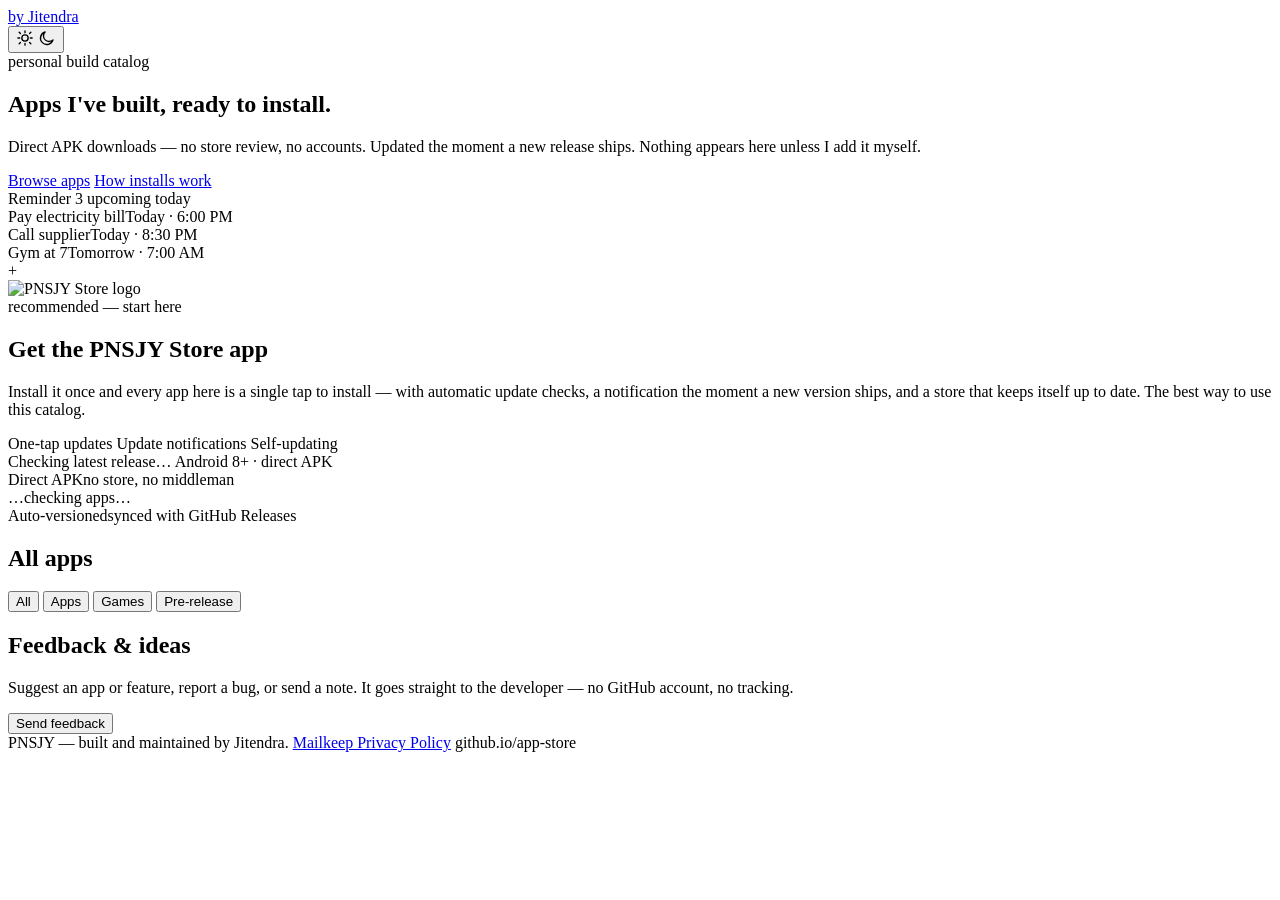
==== index.html @ 2eec5867 "Add Mailkeep privacy policy and homepage link Co-Authored-By: Claude Sonnet 5.5 <noreply@anthropic.c" ====
<!doctype html>
<html lang="en">
<head>
<meta charset="utf-8">
<meta name="viewport" content="width=device-width, initial-scale=1">
<title>PNSJY — apps by Jitendra</title>
<meta name="description" content="Apps built by Jitendra, ready to install. Reminder and more, added here only when explicitly listed.">
<link rel="icon" type="image/png" href="assets/brand/pnsjy-mark.png">
<link rel="manifest" href="manifest.json">
<link rel="apple-touch-icon" href="assets/icons/apple-touch-icon.png">
<meta name="theme-color" content="#0a0e1a">
<script>
(function () {
  var stored = localStorage.getItem("theme");
  var theme = stored || (window.matchMedia("(prefers-color-scheme: light)").matches ? "light" : "dark");
  document.documentElement.setAttribute("data-theme", theme);
})();
</script>
<link rel="preconnect" href="https://fonts.googleapis.com">
<link rel="preconnect" href="https://fonts.gstatic.com" crossorigin>
<link href="https://fonts.googleapis.com/css2?family=Sora:wght@400;600;700;800&family=DM+Sans:wght@400;500;600&family=JetBrains+Mono:wght@400;500;600&family=Baloo+2:wght@700;800&display=swap" rel="stylesheet">
<link rel="stylesheet" href="style.css?v=4">
<script src="https://challenges.cloudflare.com/turnstile/v0/api.js?render=explicit" async defer></script>
</head>
<body>

<div class="glow-bg"><span class="g1"></span><span class="g2"></span><span class="g3"></span></div>

<div class="topbar-wrap">
  <div class="topbar">
    <a class="wordmark" href="index.html">
      <span id="nav-mark"></span>
      <span class="byline">by Jitendra</span>
    </a>
    <div class="spacer"></div>
    <div class="topbar-actions">
      <button class="install-btn" type="button" hidden>Install app</button>
      <button class="theme-toggle" type="button" aria-label="Toggle color theme">
        <svg class="icon-sun" viewBox="0 0 24 24" width="18" height="18" fill="none" stroke="currentColor" stroke-width="1.8" stroke-linecap="round"><circle cx="12" cy="12" r="4.2"/><path d="M12 2.5v2.4M12 19.1v2.4M4.2 4.2l1.7 1.7M18.1 18.1l1.7 1.7M2.5 12h2.4M19.1 12h2.4M4.2 19.8l1.7-1.7M18.1 5.9l1.7-1.7"/></svg>
        <svg class="icon-moon" viewBox="0 0 24 24" width="18" height="18" fill="none" stroke="currentColor" stroke-width="1.8" stroke-linecap="round" stroke-linejoin="round"><path d="M20 14.5A8.5 8.5 0 1 1 9.5 4a6.8 6.8 0 0 0 10.5 10.5Z"/></svg>
      </button>
    </div>
  </div>
</div>

<div class="wrap">

  <section class="hero-section">
    <div class="hero-col">
      <span class="eyebrow-chip">personal build catalog</span>
      <div class="hero-buddies" id="hero-logo"></div>
      <h1>Apps I've built, <span class="grad">ready to install.</span></h1>
      <p>Direct APK downloads — no store review, no accounts. Updated the moment a new release ships. Nothing appears here unless I add it myself.</p>
      <div class="hero-actions">
        <a href="#apps" class="btn-primary">Browse apps</a>
        <a href="#install-tip" class="btn-ghost">How installs work</a>
      </div>
    </div>

    <div class="phone-stage">
      <div class="phone">
        <div class="phone-screen">
          <div class="phone-notch"><span></span></div>
          <div class="phone-title">
            <span class="name">Reminder</span>
            <span class="sub">3 upcoming today</span>
          </div>
          <div class="phone-list">
            <div class="phone-item active">
              <div class="dot" style="background:#2f7ee3;"></div>
              <div class="txt"><span class="t">Pay electricity bill</span><span class="s">Today · 6:00 PM</span></div>
            </div>
            <div class="phone-item">
              <div class="dot" style="background:#f0a92c;"></div>
              <div class="txt"><span class="t">Call supplier</span><span class="s">Today · 8:30 PM</span></div>
            </div>
            <div class="phone-item">
              <div class="dot" style="background:#3fae6a;"></div>
              <div class="txt"><span class="t">Gym at 7</span><span class="s">Tomorrow · 7:00 AM</span></div>
            </div>
          </div>
          <div class="phone-fab"><span>+</span></div>
        </div>
      </div>
    </div>
  </section>

  <section class="store-cta" id="get-app">
    <span class="store-cta-glow"></span>
    <div class="store-cta-main">
      <div class="store-cta-badge">
        <img src="assets/brand/pnsjy-mark.png" alt="PNSJY Store logo" width="64" height="64">
      </div>
      <div class="store-cta-text">
        <span class="eyebrow-chip">recommended — start here</span>
        <h2>Get the <span class="grad">PNSJY Store</span> app</h2>
        <p>Install it once and every app here is a single tap to install — with automatic update checks, a notification the moment a new version ships, and a store that keeps itself up to date. The best way to use this catalog.</p>
        <div class="store-cta-chips">
          <span class="store-feat">One-tap updates</span>
          <span class="store-feat">Update notifications</span>
          <span class="store-feat">Self-updating</span>
        </div>
      </div>
    </div>
    <div class="store-cta-action">
      <a class="download-btn" id="store-download" aria-disabled="true">Checking latest release…</a>
      <span class="store-cta-meta" id="store-meta">Android 8+ · direct APK</span>
    </div>
  </section>

  <section class="stats-strip">
    <div class="stat-tile"><span class="big">Direct APK</span><span class="small">no store, no middleman</span></div>
    <div class="stat-tile"><span class="big" id="stat-accounts">…</span><span class="small" id="stat-accounts-sub">checking apps…</span></div>
    <div class="stat-tile"><span class="big">Auto-versioned</span><span class="small">synced with GitHub Releases</span></div>
  </section>

  <section id="apps">
    <div class="section-label">
      <h2>All apps</h2>
      <span id="app-count"></span>
    </div>
    <!--
      Apps and Games are the top split, the way a store shelf actually divides:
      "Games" is the one category people arrive already knowing they do or do
      not want. The finer categories stay on each card and on the app page, so
      nothing is lost by not making every one of them a tab.

      Pre-release is a filter rather than a category because it cuts across
      both - it says how finished a thing is, not what kind of thing it is.
    -->
    <div class="category-tabs" id="category-tabs">
      <button class="cat-pill active" data-cat="all">All</button>
      <button class="cat-pill" data-cat="app">Apps</button>
      <button class="cat-pill" data-cat="game">Games</button>
      <button class="cat-pill" data-cat="prerelease">Pre-release</button>
    </div>
    <div class="app-grid" id="app-grid"></div>
  </section>

  <section class="about-card feedback-card" id="feedback">
    <h2>Feedback & ideas</h2>
    <p>Suggest an app or feature, report a bug, or send a note. It goes straight to the developer — no GitHub account, no tracking.</p>
    <button class="feedback-open-btn" type="button" data-feedback-open>Send feedback</button>
  </section>

  <footer class="site-footer" id="install-tip">
    <span>PNSJY — built and maintained by Jitendra.</span>
    <a href="mailkeep-privacy.html">Mailkeep Privacy Policy</a>
    <span class="mono">github.io/app-store</span>
  </footer>
</div>

<script src="script.js?v=8"></script>
<script src="feedback.js?v=1"></script>
<script>
(async function () {
  document.getElementById("nav-mark").innerHTML = pnsjyLogoHTML(30);
  document.getElementById("hero-logo").innerHTML = pnsjyLogoHTML(62);

  fetchReleaseByTag(STORE_REPO, STORE_TAG).then((rel) => {
    const btn = document.getElementById("store-download");
    const meta = document.getElementById("store-meta");
    if (rel && rel.downloadUrl) {
      btn.textContent = `⬇ Download Store APK · v${rel.version.split("+")[0]}`;
      btn.href = rel.downloadUrl;
      btn.removeAttribute("aria-disabled");
      btn.addEventListener("click", (e) => gateDownload(e, "store", rel.downloadUrl));
      meta.textContent = `${formatSize(rel.sizeBytes)} · Android 8+ · direct APK`;
    } else {
      btn.textContent = "Store APK unavailable";
      meta.textContent = "Try again shortly";
    }
  });

  const grid = document.getElementById("app-grid");
  const countEl = document.getElementById("app-count");
  const apps = await loadApps();
  countEl.textContent = `${apps.length} published`;

  // Real, computed from each app's actual data -- not a fixed marketing
  // claim, since it isn't true of every app (Reminder requires Google
  // Sign-In to sync; Cards genuinely has none).
  const accountFreeCount = apps.filter((a) => !a.requiresAccount).length;
  document.getElementById("stat-accounts").textContent =
    accountFreeCount === apps.length ? "0 accounts" : `${accountFreeCount}/${apps.length} apps`;
  document.getElementById("stat-accounts-sub").textContent =
    accountFreeCount === apps.length
      ? "download and install, done"
      : "need zero account to use";

  const cards = [];
  for (const app of apps) {
    const kind = app.category === "Games" ? "game" : "app";
    const card = document.createElement("a");
    card.className = "app-card";
    card.dataset.category = app.category;
    card.dataset.kind = kind;
    card.dataset.prerelease = app.preRelease ? "true" : "false";
    card.href = `app.html?id=${encodeURIComponent(app.id)}`;
    // Pre-release outranks beta on the ribbon: it is the stronger warning, and
    // two ribbons on one card would just cover the icon.
    const ribbon = app.preRelease
      ? `<span class="beta-ribbon prerelease">PRE-RELEASE</span>`
      : app.beta
        ? `<span class="beta-ribbon">BETA</span>`
        : "";
    card.innerHTML = `
      ${ribbon}
      <div class="row1">
        ${appIconHTML(app, 58)}
        <div class="titles">
          <h3>${app.name}</h3>
        </div>
      </div>
      <p class="tagline">${app.tagline}</p>
      <div class="badge-row">
        <span class="pill-download" data-version-badge>Get APK</span>
        <span class="meta">${app.category} · Android 8+</span>
      </div>
      <div class="badge-row">
        <span class="chip-static ${app.requiresAccount ? "plain" : "accent"}">${app.requiresAccount ? "Requires Google sign-in" : "No account needed"}</span>
      </div>
    `;
    grid.appendChild(card);
    attachTilt(card);
    cards.push({ el: card, kind, preRelease: !!app.preRelease });

    getRelease(app).then((release) => {
      const badge = card.querySelector("[data-version-badge]");
      if (release && release.version) {
        badge.textContent = `Get APK · ${formatSize(release.sizeBytes)}`;
      } else {
        badge.textContent = "Version unavailable";
      }
    });
  }

  const placeholder = document.createElement("div");
  placeholder.className = "app-card placeholder";
  placeholder.innerHTML = `
    <div class="plus-glyph">+</div>
    <div class="placeholder-title">Next release lands here<br>— added only when I say so</div>
  `;
  grid.appendChild(placeholder);

  // Category filter tabs
  const catPills = document.querySelectorAll(".cat-pill");
  catPills.forEach((pill) => {
    pill.addEventListener("click", () => {
      catPills.forEach((p) => p.classList.remove("active"));
      pill.classList.add("active");
      const selected = pill.dataset.cat;

      let visibleCount = 0;
      cards.forEach(({ el, kind, preRelease }) => {
        const matches =
          selected === "all" ||
          (selected === "prerelease" ? preRelease : kind === selected);
        el.style.display = matches ? "flex" : "none";
        if (matches) visibleCount++;
      });
      placeholder.style.display = selected === "all" ? "flex" : "none";
      // "published" is the wrong word for the pre-release shelf - nothing there
      // is finished, and calling it published is what makes someone trust it.
      countEl.textContent =
        selected === "prerelease"
          ? `${visibleCount} in testing`
          : `${visibleCount} published`;
    });
  });
})();
</script>
</body>
</html>
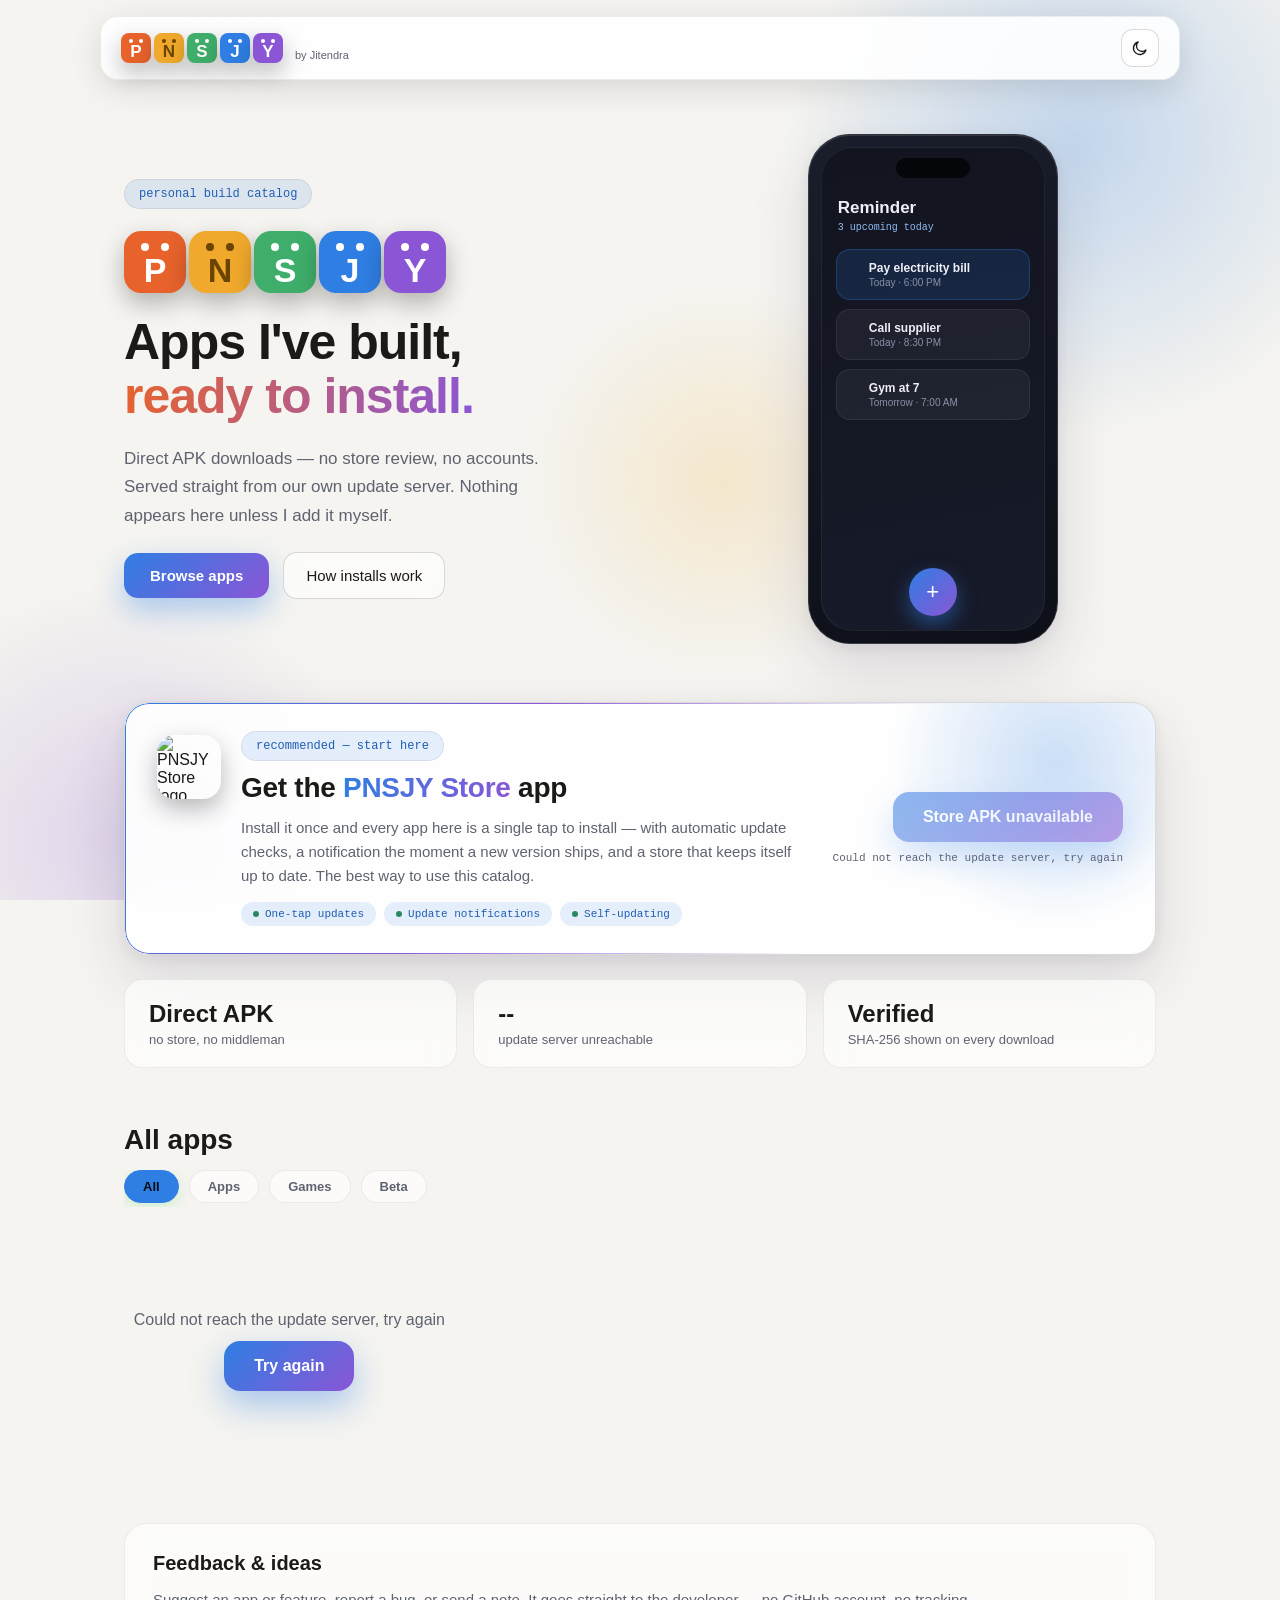
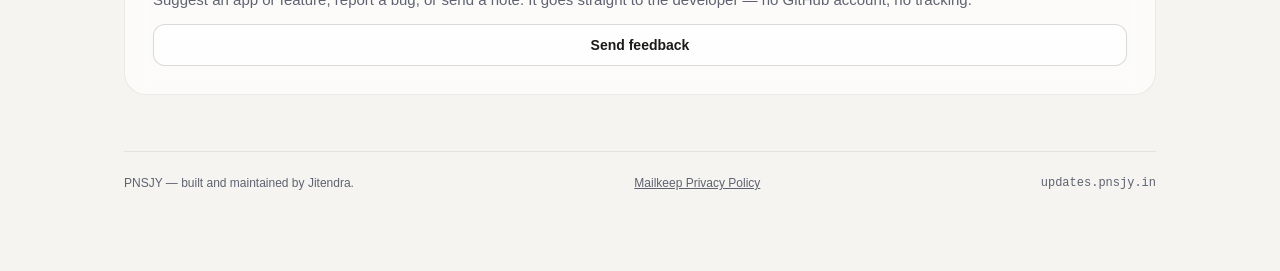
==== commit e8c7f929: "Switch site to updates.pnsjy.in; drop GitHub hub, add CSP and tests Co-Authored-By: Claude Sonnet 5." ====
--- a/index.html
+++ b/index.html
@@ -3,23 +3,18 @@
 <head>
 <meta charset="utf-8">
 <meta name="viewport" content="width=device-width, initial-scale=1">
+<meta http-equiv="Content-Security-Policy" content="default-src 'self'; script-src 'self' https://challenges.cloudflare.com; style-src 'self' https://fonts.googleapis.com; font-src https://fonts.gstatic.com; img-src 'self' data: https://updates.pnsjy.in; connect-src 'self' https://updates.pnsjy.in https://app-store-feedback.jitendrajangid-codes.workers.dev; frame-src https://challenges.cloudflare.com; object-src 'none'; base-uri 'self'; form-action 'self'">
 <title>PNSJY — apps by Jitendra</title>
 <meta name="description" content="Apps built by Jitendra, ready to install. Reminder and more, added here only when explicitly listed.">
 <link rel="icon" type="image/png" href="assets/brand/pnsjy-mark.png">
 <link rel="manifest" href="manifest.json">
 <link rel="apple-touch-icon" href="assets/icons/apple-touch-icon.png">
 <meta name="theme-color" content="#0a0e1a">
-<script>
-(function () {
-  var stored = localStorage.getItem("theme");
-  var theme = stored || (window.matchMedia("(prefers-color-scheme: light)").matches ? "light" : "dark");
-  document.documentElement.setAttribute("data-theme", theme);
-})();
-</script>
+<script src="theme-init.js"></script>
 <link rel="preconnect" href="https://fonts.googleapis.com">
 <link rel="preconnect" href="https://fonts.gstatic.com" crossorigin>
 <link href="https://fonts.googleapis.com/css2?family=Sora:wght@400;600;700;800&family=DM+Sans:wght@400;500;600&family=JetBrains+Mono:wght@400;500;600&family=Baloo+2:wght@700;800&display=swap" rel="stylesheet">
-<link rel="stylesheet" href="style.css?v=4">
+<link rel="stylesheet" href="style.css?v=5">
 <script src="https://challenges.cloudflare.com/turnstile/v0/api.js?render=explicit" async defer></script>
 </head>
 <body>
@@ -50,7 +45,7 @@
       <span class="eyebrow-chip">personal build catalog</span>
       <div class="hero-buddies" id="hero-logo"></div>
       <h1>Apps I've built, <span class="grad">ready to install.</span></h1>
-      <p>Direct APK downloads — no store review, no accounts. Updated the moment a new release ships. Nothing appears here unless I add it myself.</p>
+      <p>Direct APK downloads — no store review, no accounts. Served straight from our own update server. Nothing appears here unless I add it myself.</p>
       <div class="hero-actions">
         <a href="#apps" class="btn-primary">Browse apps</a>
         <a href="#install-tip" class="btn-ghost">How installs work</a>
@@ -103,7 +98,7 @@
       </div>
     </div>
     <div class="store-cta-action">
-      <a class="download-btn" id="store-download" aria-disabled="true">Checking latest release…</a>
+      <a class="download-btn" id="store-download" aria-disabled="true">Checking latest release...</a>
       <span class="store-cta-meta" id="store-meta">Android 8+ · direct APK</span>
     </div>
   </section>
@@ -111,7 +106,7 @@
   <section class="stats-strip">
     <div class="stat-tile"><span class="big">Direct APK</span><span class="small">no store, no middleman</span></div>
     <div class="stat-tile"><span class="big" id="stat-accounts">…</span><span class="small" id="stat-accounts-sub">checking apps…</span></div>
-    <div class="stat-tile"><span class="big">Auto-versioned</span><span class="small">synced with GitHub Releases</span></div>
+    <div class="stat-tile"><span class="big">Verified</span><span class="small">SHA-256 shown on every download</span></div>
   </section>
 
   <section id="apps">
@@ -132,7 +127,7 @@
       <button class="cat-pill active" data-cat="all">All</button>
       <button class="cat-pill" data-cat="app">Apps</button>
       <button class="cat-pill" data-cat="game">Games</button>
-      <button class="cat-pill" data-cat="prerelease">Pre-release</button>
+      <button class="cat-pill" data-cat="beta">Beta</button>
     </div>
     <div class="app-grid" id="app-grid"></div>
   </section>
@@ -146,129 +141,13 @@
   <footer class="site-footer" id="install-tip">
     <span>PNSJY — built and maintained by Jitendra.</span>
     <a href="mailkeep-privacy.html">Mailkeep Privacy Policy</a>
-    <span class="mono">github.io/app-store</span>
+    <span class="mono">updates.pnsjy.in</span>
   </footer>
 </div>
 
-<script src="script.js?v=8"></script>
+<script src="catalog.js"></script>
+<script src="script.js?v=9"></script>
+<script src="home.js"></script>
 <script src="feedback.js?v=1"></script>
-<script>
-(async function () {
-  document.getElementById("nav-mark").innerHTML = pnsjyLogoHTML(30);
-  document.getElementById("hero-logo").innerHTML = pnsjyLogoHTML(62);
-
-  fetchReleaseByTag(STORE_REPO, STORE_TAG).then((rel) => {
-    const btn = document.getElementById("store-download");
-    const meta = document.getElementById("store-meta");
-    if (rel && rel.downloadUrl) {
-      btn.textContent = `⬇ Download Store APK · v${rel.version.split("+")[0]}`;
-      btn.href = rel.downloadUrl;
-      btn.removeAttribute("aria-disabled");
-      btn.addEventListener("click", (e) => gateDownload(e, "store", rel.downloadUrl));
-      meta.textContent = `${formatSize(rel.sizeBytes)} · Android 8+ · direct APK`;
-    } else {
-      btn.textContent = "Store APK unavailable";
-      meta.textContent = "Try again shortly";
-    }
-  });
-
-  const grid = document.getElementById("app-grid");
-  const countEl = document.getElementById("app-count");
-  const apps = await loadApps();
-  countEl.textContent = `${apps.length} published`;
-
-  // Real, computed from each app's actual data -- not a fixed marketing
-  // claim, since it isn't true of every app (Reminder requires Google
-  // Sign-In to sync; Cards genuinely has none).
-  const accountFreeCount = apps.filter((a) => !a.requiresAccount).length;
-  document.getElementById("stat-accounts").textContent =
-    accountFreeCount === apps.length ? "0 accounts" : `${accountFreeCount}/${apps.length} apps`;
-  document.getElementById("stat-accounts-sub").textContent =
-    accountFreeCount === apps.length
-      ? "download and install, done"
-      : "need zero account to use";
-
-  const cards = [];
-  for (const app of apps) {
-    const kind = app.category === "Games" ? "game" : "app";
-    const card = document.createElement("a");
-    card.className = "app-card";
-    card.dataset.category = app.category;
-    card.dataset.kind = kind;
-    card.dataset.prerelease = app.preRelease ? "true" : "false";
-    card.href = `app.html?id=${encodeURIComponent(app.id)}`;
-    // Pre-release outranks beta on the ribbon: it is the stronger warning, and
-    // two ribbons on one card would just cover the icon.
-    const ribbon = app.preRelease
-      ? `<span class="beta-ribbon prerelease">PRE-RELEASE</span>`
-      : app.beta
-        ? `<span class="beta-ribbon">BETA</span>`
-        : "";
-    card.innerHTML = `
-      ${ribbon}
-      <div class="row1">
-        ${appIconHTML(app, 58)}
-        <div class="titles">
-          <h3>${app.name}</h3>
-        </div>
-      </div>
-      <p class="tagline">${app.tagline}</p>
-      <div class="badge-row">
-        <span class="pill-download" data-version-badge>Get APK</span>
-        <span class="meta">${app.category} · Android 8+</span>
-      </div>
-      <div class="badge-row">
-        <span class="chip-static ${app.requiresAccount ? "plain" : "accent"}">${app.requiresAccount ? "Requires Google sign-in" : "No account needed"}</span>
-      </div>
-    `;
-    grid.appendChild(card);
-    attachTilt(card);
-    cards.push({ el: card, kind, preRelease: !!app.preRelease });
-
-    getRelease(app).then((release) => {
-      const badge = card.querySelector("[data-version-badge]");
-      if (release && release.version) {
-        badge.textContent = `Get APK · ${formatSize(release.sizeBytes)}`;
-      } else {
-        badge.textContent = "Version unavailable";
-      }
-    });
-  }
-
-  const placeholder = document.createElement("div");
-  placeholder.className = "app-card placeholder";
-  placeholder.innerHTML = `
-    <div class="plus-glyph">+</div>
-    <div class="placeholder-title">Next release lands here<br>— added only when I say so</div>
-  `;
-  grid.appendChild(placeholder);
-
-  // Category filter tabs
-  const catPills = document.querySelectorAll(".cat-pill");
-  catPills.forEach((pill) => {
-    pill.addEventListener("click", () => {
-      catPills.forEach((p) => p.classList.remove("active"));
-      pill.classList.add("active");
-      const selected = pill.dataset.cat;
-
-      let visibleCount = 0;
-      cards.forEach(({ el, kind, preRelease }) => {
-        const matches =
-          selected === "all" ||
-          (selected === "prerelease" ? preRelease : kind === selected);
-        el.style.display = matches ? "flex" : "none";
-        if (matches) visibleCount++;
-      });
-      placeholder.style.display = selected === "all" ? "flex" : "none";
-      // "published" is the wrong word for the pre-release shelf - nothing there
-      // is finished, and calling it published is what makes someone trust it.
-      countEl.textContent =
-        selected === "prerelease"
-          ? `${visibleCount} in testing`
-          : `${visibleCount} published`;
-    });
-  });
-})();
-</script>
 </body>
 </html>
--- a/style.css
+++ b/style.css
@@ -0,0 +1,1536 @@
+:root[data-theme="dark"] {
+  --bg: #0C0E15;
+  --text: #F2F3F8;
+  --muted: #9BA0B5;
+  --glass: rgba(255, 255, 255, 0.05);
+  --glass2: rgba(255, 255, 255, 0.08);
+  --border: rgba(255, 255, 255, 0.10);
+  --border2: rgba(255, 255, 255, 0.18);
+  --accent: #2f7ee3;
+  --accent2: #8a56d6;
+  --shadow: rgba(0, 0, 0, 0.35);
+  --shadow-strong: 0 24px 60px rgba(0, 0, 0, 0.5), 0 4px 16px rgba(0, 0, 0, 0.35);
+  --chip: rgba(47, 126, 227, 0.16);
+  --chip-text: #8FBCF5;
+  --glow1: rgba(47, 126, 227, 0.20);
+  --glow2: rgba(138, 86, 214, 0.16);
+  --glow3: rgba(232, 99, 44, 0.10);
+  --mint: #3fae6a;
+  --panel-solid: #0e1118;
+}
+
+:root[data-theme="light"] {
+  --bg: #F5F4F0;
+  --text: #1C1A17;
+  --muted: #5F6270;
+  --glass: rgba(255, 255, 255, 0.65);
+  --glass2: rgba(255, 255, 255, 0.9);
+  --border: rgba(28, 26, 23, 0.08);
+  --border2: rgba(28, 26, 23, 0.16);
+  --accent: #2f7ee3;
+  --accent2: #8a56d6;
+  --shadow: rgba(50, 45, 80, 0.14);
+  --shadow-strong: 0 24px 60px rgba(50, 45, 80, 0.14), 0 4px 16px rgba(50, 45, 80, 0.08);
+  --chip: rgba(47, 126, 227, 0.12);
+  --chip-text: #1f5eb3;
+  --glow1: rgba(47, 126, 227, 0.25);
+  --glow2: rgba(138, 86, 214, 0.20);
+  --glow3: rgba(240, 169, 44, 0.18);
+  --mint: #2a8863;
+  --panel-solid: #ffffff;
+}
+
+* {
+  box-sizing: border-box;
+  margin: 0;
+  padding: 0;
+}
+
+html {
+  color-scheme: light dark;
+  overflow-x: hidden;
+}
+
+body {
+  background: var(--bg);
+  color: var(--text);
+  font-family: "DM Sans", sans-serif;
+  -webkit-font-smoothing: antialiased;
+  overflow-x: hidden;
+  transition: background-color 0.3s ease, color 0.2s ease;
+}
+
+@media (prefers-reduced-motion: reduce) {
+  * {
+    transition: none !important;
+    animation: none !important;
+  }
+}
+
+a {
+  color: inherit;
+}
+
+.wrap {
+  max-width: 1080px;
+  margin: 0 auto;
+  padding: 0 24px 80px;
+  position: relative;
+  z-index: 1;
+}
+
+/* ── Ambient glow background ───────────────────────────────── */
+
+@keyframes blobA { 0% { transform: translate(0, 0) scale(1); } 50% { transform: translate(60px, -40px) scale(1.15); } 100% { transform: translate(0, 0) scale(1); } }
+@keyframes blobB { 0% { transform: translate(0, 0) scale(1); } 50% { transform: translate(-50px, 50px) scale(1.1); } 100% { transform: translate(0, 0) scale(1); } }
+@keyframes blobC { 0% { transform: translate(0, 0) scale(1); } 50% { transform: translate(30px, 60px) scale(1.2); } 100% { transform: translate(0, 0) scale(1); } }
+@keyframes pulseDot { 0%, 100% { opacity: 1; } 50% { opacity: 0.4; } }
+@keyframes buddyBounce { 0%, 100% { transform: translateY(0); } 50% { transform: translateY(-6px); } }
+@keyframes floatPhone { 0% { transform: translateY(0) rotateY(-16deg) rotateX(6deg); } 50% { transform: translateY(-14px) rotateY(-16deg) rotateX(6deg); } 100% { transform: translateY(0) rotateY(-16deg) rotateX(6deg); } }
+
+.glow-bg {
+  position: fixed;
+  inset: 0;
+  pointer-events: none;
+  z-index: 0;
+  overflow: hidden;
+}
+
+.glow-bg span {
+  position: absolute;
+  border-radius: 50%;
+}
+
+.glow-bg .g1 {
+  top: -180px;
+  right: -120px;
+  width: 640px;
+  height: 640px;
+  background: radial-gradient(circle, var(--glow1), transparent 65%);
+  animation: blobA 14s ease-in-out infinite;
+}
+
+.glow-bg .g2 {
+  bottom: -220px;
+  left: -160px;
+  width: 560px;
+  height: 560px;
+  background: radial-gradient(circle, var(--glow2), transparent 65%);
+  animation: blobB 18s ease-in-out infinite;
+}
+
+.glow-bg .g3 {
+  top: 30%;
+  left: 40%;
+  width: 420px;
+  height: 420px;
+  background: radial-gradient(circle, var(--glow3), transparent 65%);
+  animation: blobC 22s ease-in-out infinite;
+}
+
+/* ── Buddy tile (shared brand component) ───────────────────── */
+/* Sizing/font-size are set inline per usage site since they vary a lot
+   (nav mark, hero logo, app-card icon, detail icon) -- everything else
+   (layout, eye dots, shadow) is shared here. */
+
+.buddy-tile {
+  position: relative;
+  border-radius: 28%;
+  display: flex;
+  align-items: flex-end;
+  justify-content: center;
+  box-shadow: 0 10px 24px rgba(0, 0, 0, 0.28);
+  flex-shrink: 0;
+}
+
+.buddy-tile .eyes {
+  position: absolute;
+  display: flex;
+}
+
+.buddy-tile .eyes span {
+  border-radius: 50%;
+  display: block;
+}
+
+.buddy-tile .letter {
+  font-family: "Baloo 2", sans-serif;
+  font-weight: 800;
+  line-height: 1;
+}
+
+.buddy-row {
+  display: flex;
+  gap: 3px;
+}
+
+/* ── Real app icon (image with letter-tile fallback behind) ─── */
+
+.app-icon {
+  position: relative;
+  flex-shrink: 0;
+  display: grid;
+  place-items: center;
+  overflow: hidden;
+  box-shadow: 0 10px 24px rgba(0, 0, 0, 0.28);
+}
+
+.app-icon .fallback {
+  font-family: "Baloo 2", sans-serif;
+  font-weight: 800;
+  color: #fff;
+  line-height: 1;
+}
+
+.app-icon img {
+  position: absolute;
+  inset: 0;
+  width: 100%;
+  height: 100%;
+  object-fit: cover;
+  display: block;
+}
+
+.store-cta-badge img {
+  border-radius: 18px;
+  box-shadow: 0 10px 24px rgba(0, 0, 0, 0.28);
+  display: block;
+  animation: buddyBounce 3s ease-in-out infinite;
+}
+
+/* ── Glass nav ──────────────────────────────────────────────── */
+
+.topbar-wrap {
+  position: sticky;
+  top: 16px;
+  z-index: 20;
+  display: flex;
+  justify-content: center;
+  padding: 0 0 0;
+  max-width: 1080px;
+  margin: 0 auto;
+}
+
+.topbar {
+  width: 100%;
+  display: flex;
+  align-items: center;
+  gap: 16px;
+  padding: 12px 20px;
+  border-radius: 18px;
+  background: var(--glass2);
+  border: 1px solid var(--border);
+  backdrop-filter: blur(18px);
+  -webkit-backdrop-filter: blur(18px);
+  box-shadow: 0 8px 32px rgba(0, 0, 0, 0.12);
+}
+
+.wordmark {
+  display: flex;
+  align-items: center;
+  gap: 12px;
+  text-decoration: none;
+  color: var(--text);
+  cursor: pointer;
+}
+
+.wordmark .byline {
+  font-size: 11px;
+  color: var(--muted);
+  align-self: flex-end;
+  padding-bottom: 2px;
+}
+
+.topbar .spacer {
+  flex: 1;
+}
+
+.live-chip {
+  display: flex;
+  align-items: center;
+  gap: 7px;
+  font-family: "JetBrains Mono", monospace;
+  font-size: 11px;
+  color: var(--muted);
+  padding: 6px 12px;
+  border-radius: 999px;
+  border: 1px solid var(--border);
+  white-space: nowrap;
+}
+
+.live-chip .dot {
+  width: 7px;
+  height: 7px;
+  border-radius: 50%;
+  background: var(--mint);
+  animation: pulseDot 2s infinite;
+}
+
+.topbar-actions {
+  display: flex;
+  align-items: center;
+  gap: 8px;
+}
+
+.install-btn {
+  height: 38px;
+  padding: 0 14px;
+  border-radius: 12px;
+  border: 1px solid var(--border2);
+  background: var(--glass);
+  color: var(--text);
+  font: 600 13px/1 "DM Sans", sans-serif;
+  cursor: pointer;
+}
+
+.install-btn:hover {
+  background: var(--glass2);
+  border-color: var(--accent);
+}
+
+.theme-toggle {
+  width: 38px;
+  height: 38px;
+  border-radius: 12px;
+  border: 1px solid var(--border2);
+  background: var(--glass);
+  color: var(--text);
+  font-size: 16px;
+  cursor: pointer;
+  display: grid;
+  place-items: center;
+}
+
+.theme-toggle:hover {
+  background: var(--glass2);
+  border-color: var(--accent);
+}
+
+.theme-toggle:focus-visible,
+a:focus-visible,
+button:focus-visible {
+  outline: 2px solid var(--accent);
+  outline-offset: 2px;
+}
+
+.theme-toggle .icon-sun,
+.theme-toggle .icon-moon {
+  display: none;
+}
+
+:root[data-theme="dark"] .theme-toggle .icon-sun {
+  display: block;
+}
+
+:root[data-theme="light"] .theme-toggle .icon-moon {
+  display: block;
+}
+
+/* ── Hero ───────────────────────────────────────────────────── */
+
+.hero-section {
+  display: grid;
+  grid-template-columns: 1.1fr 0.9fr;
+  gap: 40px;
+  align-items: center;
+  min-height: 520px;
+  padding-top: 40px;
+}
+
+.hero-col {
+  display: flex;
+  flex-direction: column;
+  gap: 22px;
+}
+
+.eyebrow-chip {
+  align-self: flex-start;
+  display: flex;
+  align-items: center;
+  gap: 8px;
+  padding: 7px 14px;
+  border-radius: 999px;
+  background: var(--chip);
+  color: var(--chip-text);
+  font-family: "JetBrains Mono", monospace;
+  font-size: 12px;
+  border: 1px solid var(--border);
+}
+
+.hero-buddies .buddy-tile {
+  animation: buddyBounce 3s ease-in-out infinite;
+}
+
+.hero-col h1 {
+  font-family: "Sora", sans-serif;
+  font-size: 50px;
+  font-weight: 800;
+  line-height: 1.08;
+  letter-spacing: -0.02em;
+  text-wrap: balance;
+}
+
+.hero-col h1 .grad {
+  background: linear-gradient(100deg, #e8632c, #8a56d6);
+  -webkit-background-clip: text;
+  background-clip: text;
+  color: transparent;
+}
+
+.hero-col p {
+  font-size: 17px;
+  line-height: 1.65;
+  color: var(--muted);
+  max-width: 460px;
+  text-wrap: pretty;
+}
+
+.hero-actions {
+  display: flex;
+  gap: 14px;
+  align-items: center;
+  flex-wrap: wrap;
+}
+
+.topbar {
+  flex-wrap: nowrap;
+  min-width: 0;
+}
+
+.wordmark {
+  min-width: 0;
+}
+
+.btn-primary {
+  padding: 14px 26px;
+  border-radius: 14px;
+  background: linear-gradient(135deg, var(--accent), var(--accent2));
+  color: #fff;
+  font-weight: 600;
+  font-size: 15px;
+  text-decoration: none;
+  box-shadow: 0 12px 30px rgba(47, 126, 227, 0.38);
+  transition: transform 0.2s, box-shadow 0.2s;
+  display: inline-flex;
+  align-items: center;
+  border: none;
+  cursor: pointer;
+}
+
+.btn-primary:hover {
+  transform: translateY(-2px);
+  box-shadow: 0 18px 40px rgba(47, 126, 227, 0.5);
+}
+
+.btn-ghost {
+  padding: 14px 22px;
+  border-radius: 14px;
+  border: 1px solid var(--border2);
+  color: var(--text);
+  font-weight: 500;
+  font-size: 15px;
+  text-decoration: none;
+  background: var(--glass);
+  backdrop-filter: blur(10px);
+  transition: border-color 0.2s;
+}
+
+.btn-ghost:hover {
+  border-color: var(--accent);
+}
+
+/* floating phone mock */
+
+.phone-stage {
+  display: flex;
+  justify-content: center;
+  perspective: 1200px;
+  padding: 30px 0;
+}
+
+.phone {
+  width: 250px;
+  height: 510px;
+  border-radius: 42px;
+  background: linear-gradient(160deg, #1a1d2b, #0d0f18);
+  border: 1px solid rgba(255, 255, 255, 0.14);
+  box-shadow: var(--shadow-strong), inset 0 1px 0 rgba(255, 255, 255, 0.12);
+  padding: 12px;
+  transform-style: preserve-3d;
+  animation: floatPhone 6s ease-in-out infinite;
+}
+
+.phone-screen {
+  width: 100%;
+  height: 100%;
+  border-radius: 32px;
+  background: linear-gradient(170deg, #12141f, #171a29);
+  overflow: hidden;
+  display: flex;
+  flex-direction: column;
+  border: 1px solid rgba(255, 255, 255, 0.06);
+}
+
+.phone-notch {
+  display: flex;
+  justify-content: center;
+  padding: 10px 0 6px;
+}
+
+.phone-notch span {
+  width: 74px;
+  height: 20px;
+  border-radius: 999px;
+  background: #05060a;
+  display: block;
+}
+
+.phone-title {
+  padding: 14px 16px 8px;
+  display: flex;
+  flex-direction: column;
+  gap: 4px;
+}
+
+.phone-title .name {
+  font-family: "Sora", sans-serif;
+  font-weight: 700;
+  font-size: 17px;
+  color: #EDEEF6;
+}
+
+.phone-title .sub {
+  font-family: "JetBrains Mono", monospace;
+  font-size: 10px;
+  color: #8FBCF5;
+}
+
+.phone-list {
+  display: flex;
+  flex-direction: column;
+  gap: 9px;
+  padding: 8px 14px;
+}
+
+.phone-item {
+  display: flex;
+  align-items: center;
+  gap: 10px;
+  padding: 11px 12px;
+  border-radius: 14px;
+  background: rgba(255, 255, 255, 0.05);
+  border: 1px solid rgba(255, 255, 255, 0.07);
+}
+
+.phone-item.active {
+  background: rgba(47, 126, 227, 0.16);
+  border-color: rgba(47, 126, 227, 0.3);
+}
+
+.phone-item .dot {
+  width: 10px;
+  height: 10px;
+  border-radius: 50%;
+  flex-shrink: 0;
+}
+
+.phone-item .txt {
+  display: flex;
+  flex-direction: column;
+  gap: 2px;
+}
+
+.phone-item .txt .t {
+  font-size: 12px;
+  color: #EDEEF6;
+  font-weight: 600;
+}
+
+.phone-item .txt .s {
+  font-size: 10px;
+  color: #8A8FA8;
+}
+
+.phone-fab {
+  display: flex;
+  justify-content: center;
+  padding: 14px;
+  margin-top: auto;
+}
+
+.phone-fab span {
+  width: 48px;
+  height: 48px;
+  border-radius: 50%;
+  background: linear-gradient(135deg, #2f7ee3, #8a56d6);
+  display: grid;
+  place-items: center;
+  color: #fff;
+  font-size: 22px;
+  font-weight: 300;
+  box-shadow: 0 8px 20px rgba(47, 126, 227, 0.5);
+}
+
+@media (max-width: 860px) {
+  .hero-section {
+    display: block;
+    min-height: 0;
+    padding-top: 24px;
+  }
+  .phone-stage {
+    margin-top: 28px;
+    padding: 10px 0 0;
+  }
+}
+
+/* ── Get-the-store-app featured banner ──────────────────────── */
+
+@keyframes ctaGlow {
+  0%, 100% { opacity: 0.55; transform: translate(0, 0) scale(1); }
+  50% { opacity: 0.9; transform: translate(20px, -10px) scale(1.12); }
+}
+
+.store-cta {
+  position: relative;
+  margin: 28px 0 24px;
+  padding: 28px 32px;
+  border-radius: 24px;
+  overflow: hidden;
+  display: grid;
+  grid-template-columns: 1fr auto;
+  gap: 28px;
+  align-items: center;
+  background: var(--glass2);
+  border: 1px solid var(--border2);
+  backdrop-filter: blur(18px);
+  -webkit-backdrop-filter: blur(18px);
+  box-shadow: var(--shadow-strong);
+}
+
+.store-cta::before {
+  content: "";
+  position: absolute;
+  inset: 0;
+  border-radius: 24px;
+  padding: 1px;
+  background: linear-gradient(120deg, var(--accent), var(--accent2), transparent 70%);
+  -webkit-mask: linear-gradient(#000 0 0) content-box, linear-gradient(#000 0 0);
+  -webkit-mask-composite: xor;
+  mask-composite: exclude;
+  pointer-events: none;
+}
+
+.store-cta-glow {
+  position: absolute;
+  top: -120px;
+  right: -80px;
+  width: 360px;
+  height: 360px;
+  border-radius: 50%;
+  background: radial-gradient(circle, var(--glow1), transparent 65%);
+  animation: ctaGlow 9s ease-in-out infinite;
+  pointer-events: none;
+  z-index: 0;
+}
+
+.store-cta-main {
+  display: flex;
+  gap: 20px;
+  align-items: flex-start;
+  position: relative;
+  z-index: 1;
+  min-width: 0;
+}
+
+.store-cta-badge {
+  flex-shrink: 0;
+  padding-top: 4px;
+}
+
+.store-cta-badge .buddy-tile {
+  animation: buddyBounce 3s ease-in-out infinite;
+}
+
+.store-cta-text {
+  display: flex;
+  flex-direction: column;
+  gap: 12px;
+  min-width: 0;
+}
+
+.store-cta-text h2 {
+  font-family: "Sora", sans-serif;
+  font-size: 28px;
+  font-weight: 800;
+  line-height: 1.1;
+  letter-spacing: -0.01em;
+}
+
+.store-cta-text h2 .grad {
+  background: linear-gradient(100deg, var(--accent), var(--accent2));
+  -webkit-background-clip: text;
+  background-clip: text;
+  color: transparent;
+}
+
+.store-cta-text p {
+  font-size: 15px;
+  line-height: 1.6;
+  color: var(--muted);
+  max-width: 560px;
+  text-wrap: pretty;
+}
+
+.store-cta-chips {
+  display: flex;
+  gap: 8px;
+  flex-wrap: wrap;
+  margin-top: 2px;
+}
+
+.store-feat {
+  display: inline-flex;
+  align-items: center;
+  gap: 6px;
+  padding: 6px 12px;
+  border-radius: 999px;
+  background: var(--chip);
+  color: var(--chip-text);
+  font-family: "JetBrains Mono", monospace;
+  font-size: 11px;
+}
+
+.store-feat::before {
+  content: "";
+  width: 6px;
+  height: 6px;
+  border-radius: 50%;
+  background: var(--mint);
+}
+
+.store-cta-action {
+  position: relative;
+  z-index: 1;
+  display: flex;
+  flex-direction: column;
+  align-items: flex-end;
+  gap: 10px;
+}
+
+.store-cta-meta {
+  font-family: "JetBrains Mono", monospace;
+  font-size: 11px;
+  color: var(--muted);
+}
+
+@media (max-width: 820px) {
+  .store-cta {
+    grid-template-columns: 1fr;
+    padding: 24px;
+  }
+  .store-cta-action {
+    align-items: stretch;
+  }
+  .store-cta-action .download-btn {
+    justify-content: center;
+  }
+  .store-cta-meta {
+    text-align: center;
+  }
+}
+
+/* ── Stats strip ────────────────────────────────────────────── */
+
+.stats-strip {
+  display: grid;
+  grid-template-columns: repeat(3, 1fr);
+  gap: 16px;
+  margin: 8px 0 56px;
+}
+
+.stat-tile {
+  padding: 20px 24px;
+  border-radius: 18px;
+  background: var(--glass);
+  border: 1px solid var(--border);
+  backdrop-filter: blur(14px);
+  display: flex;
+  flex-direction: column;
+  gap: 4px;
+}
+
+.stat-tile .big {
+  font-family: "Sora", sans-serif;
+  font-size: 24px;
+  font-weight: 700;
+}
+
+.stat-tile .small {
+  font-size: 13px;
+  color: var(--muted);
+}
+
+@media (max-width: 640px) {
+  .stats-strip {
+    grid-template-columns: 1fr;
+  }
+}
+
+/* ── Section label ──────────────────────────────────────────── */
+
+.section-label {
+  display: flex;
+  align-items: baseline;
+  gap: 14px;
+  margin: 0 0 20px;
+}
+
+.section-label h2 {
+  font-family: "Sora", sans-serif;
+  font-size: 28px;
+  font-weight: 700;
+}
+
+.section-label span {
+  font-family: "JetBrains Mono", monospace;
+  font-size: 12px;
+  color: var(--muted);
+}
+
+.category-tabs {
+  display: flex;
+  gap: 10px;
+  margin: -6px 0 24px;
+  overflow-x: auto;
+  padding-bottom: 4px;
+  scrollbar-width: none;
+}
+
+.category-tabs::-webkit-scrollbar {
+  display: none;
+}
+
+.cat-pill {
+  padding: 8px 18px;
+  border-radius: 999px;
+  font-family: "DM Sans", sans-serif;
+  font-size: 13px;
+  font-weight: 600;
+  border: 1px solid var(--border);
+  background: var(--glass);
+  color: var(--muted);
+  cursor: pointer;
+  transition: all 0.2s ease;
+  white-space: nowrap;
+}
+
+.cat-pill:hover {
+  color: var(--text);
+  border-color: var(--accent);
+}
+
+.cat-pill.active {
+  background: var(--accent);
+  color: #080c14;
+  border-color: var(--accent);
+  box-shadow: 0 4px 14px rgba(95, 224, 106, 0.25);
+}
+
+/* ── App grid / cards ───────────────────────────────────────── */
+
+.app-grid {
+  display: grid;
+  grid-template-columns: repeat(auto-fill, minmax(300px, 1fr));
+  gap: 20px;
+  padding-bottom: 24px;
+}
+
+.app-card {
+  position: relative;
+  overflow: hidden;
+  cursor: pointer;
+  padding: 24px;
+  border-radius: 22px;
+  background: var(--glass);
+  border: 1px solid var(--border);
+  backdrop-filter: blur(16px);
+  box-shadow: 0 10px 30px rgba(0, 0, 0, 0.15);
+  display: flex;
+  flex-direction: column;
+  gap: 16px;
+  transition: transform 0.15s ease-out, border-color 0.2s;
+  text-decoration: none;
+  color: var(--text);
+}
+
+.beta-ribbon {
+  position: absolute;
+  top: 14px;
+  right: -34px;
+  transform: rotate(40deg);
+  background: linear-gradient(135deg, #ff5f2e, #ff2e6d);
+  color: #fff;
+  font-family: "Sora", sans-serif;
+  font-weight: 800;
+  font-size: 11px;
+  letter-spacing: 1.5px;
+  padding: 4px 40px;
+  box-shadow: 0 4px 12px rgba(255, 46, 109, 0.4);
+  pointer-events: none;
+}
+
+/* Pre-release is a stronger claim than beta, so it gets its own colour rather
+   than reusing the beta orange. Amber reads as "caution", not "new and fun" —
+   the point is that the build is unfinished, not that it is exciting. The
+   longer word also needs a tighter ribbon to stay on the card. */
+.beta-ribbon.prerelease {
+  background: linear-gradient(135deg, #f59e0b, #d97706);
+  box-shadow: 0 4px 12px rgba(217, 119, 6, 0.42);
+  font-size: 9.5px;
+  letter-spacing: 1.1px;
+  padding: 4px 34px;
+  right: -30px;
+}
+
+.beta-badge.prerelease {
+  background: linear-gradient(135deg, #f59e0b, #d97706);
+  box-shadow: 0 4px 12px rgba(217, 119, 6, 0.35);
+}
+
+.beta-badge {
+  display: inline-block;
+  vertical-align: middle;
+  background: linear-gradient(135deg, #ff5f2e, #ff2e6d);
+  color: #fff;
+  font-family: "Sora", sans-serif;
+  font-weight: 800;
+  font-size: 13px;
+  letter-spacing: 1px;
+  padding: 4px 12px;
+  border-radius: 999px;
+  box-shadow: 0 4px 12px rgba(255, 46, 109, 0.35);
+  margin-left: 10px;
+  transform: translateY(-4px);
+}
+
+.app-card:hover {
+  border-color: var(--border2);
+}
+
+.app-card .row1 {
+  display: flex;
+  align-items: center;
+  gap: 16px;
+}
+
+.app-card .titles {
+  display: flex;
+  flex-direction: column;
+  gap: 3px;
+  min-width: 0;
+}
+
+.app-card h3 {
+  font-family: "Sora", sans-serif;
+  font-weight: 700;
+  font-size: 19px;
+}
+
+.app-card .tagline {
+  margin: 0;
+  font-size: 14px;
+  line-height: 1.55;
+  color: var(--muted);
+}
+
+.badge-row {
+  display: flex;
+  align-items: center;
+  gap: 10px;
+  margin-top: 2px;
+  flex-wrap: wrap;
+}
+
+.pill-download {
+  padding: 10px 18px;
+  border-radius: 12px;
+  background: linear-gradient(135deg, var(--accent), var(--accent2));
+  color: #fff;
+  font-weight: 600;
+  font-size: 13px;
+  white-space: nowrap;
+}
+
+.badge-row .meta {
+  font-size: 12px;
+  color: var(--muted);
+}
+
+.app-card.placeholder {
+  border-radius: 22px;
+  border: 1.5px dashed var(--border2);
+  display: grid;
+  place-items: center;
+  min-height: 200px;
+  padding: 24px;
+  cursor: default;
+  background: transparent;
+  box-shadow: none;
+}
+
+.app-card.placeholder:hover {
+  border-color: var(--border2);
+}
+
+.plus-glyph {
+  width: 44px;
+  height: 44px;
+  border-radius: 14px;
+  background: var(--glass2);
+  border: 1px solid var(--border);
+  display: grid;
+  place-items: center;
+  font-size: 20px;
+  color: var(--muted);
+  font-weight: 300;
+  margin: 0 auto 8px;
+}
+
+.app-card.placeholder .placeholder-title {
+  font-family: "JetBrains Mono", monospace;
+  font-size: 12px;
+  color: var(--muted);
+  text-align: center;
+}
+
+/* ── Footer ─────────────────────────────────────────────────── */
+
+.site-footer {
+  margin-top: 56px;
+  padding-top: 24px;
+  border-top: 1px solid var(--border);
+  display: flex;
+  justify-content: space-between;
+  align-items: center;
+  font-size: 12px;
+  color: var(--muted);
+  gap: 16px;
+  flex-wrap: wrap;
+}
+
+.site-footer .mono {
+  font-family: "JetBrains Mono", monospace;
+}
+
+/* ── App detail page ────────────────────────────────────────── */
+
+.back-link {
+  display: inline-flex;
+  align-items: center;
+  gap: 8px;
+  color: var(--muted);
+  text-decoration: none;
+  font-size: 14px;
+  margin: 28px 0 24px;
+  cursor: pointer;
+}
+
+.back-link:hover {
+  color: var(--text);
+}
+
+.detail-head {
+  padding: 32px;
+  border-radius: 26px;
+  background: var(--glass);
+  border: 1px solid var(--border);
+  backdrop-filter: blur(18px);
+  box-shadow: var(--shadow-strong);
+  display: flex;
+  gap: 28px;
+  align-items: center;
+  flex-wrap: wrap;
+}
+
+.detail-head .titles {
+  flex: 1;
+  min-width: 240px;
+  display: flex;
+  flex-direction: column;
+  gap: 8px;
+}
+
+.detail-head h1 {
+  font-family: "Sora", sans-serif;
+  font-size: 34px;
+  font-weight: 800;
+  letter-spacing: -0.01em;
+}
+
+.detail-head .tagline {
+  font-size: 15px;
+  color: var(--muted);
+  line-height: 1.5;
+}
+
+.detail-chips {
+  display: flex;
+  gap: 8px;
+  flex-wrap: wrap;
+  margin-top: 4px;
+}
+
+.chip-static {
+  font-family: "JetBrains Mono", monospace;
+  font-size: 11px;
+  padding: 4px 10px;
+  border-radius: 999px;
+}
+
+.chip-static.accent {
+  color: var(--chip-text);
+  background: var(--chip);
+}
+
+.chip-static.plain {
+  color: var(--muted);
+  border: 1px solid var(--border);
+}
+
+.download-btn {
+  padding: 16px 30px;
+  border-radius: 16px;
+  background: linear-gradient(135deg, var(--accent), var(--accent2));
+  color: #fff;
+  font-weight: 600;
+  font-size: 16px;
+  text-decoration: none;
+  box-shadow: 0 14px 34px rgba(47, 126, 227, 0.4);
+  transition: transform 0.2s, box-shadow 0.2s;
+  white-space: nowrap;
+  border: none;
+  cursor: pointer;
+  display: inline-flex;
+  align-items: center;
+  gap: 10px;
+}
+
+.download-btn:hover {
+  transform: translateY(-2px);
+  box-shadow: 0 20px 44px rgba(47, 126, 227, 0.55);
+}
+
+.download-btn[aria-disabled="true"] {
+  opacity: 0.55;
+  pointer-events: none;
+  transform: none;
+}
+
+.screenshot-section {
+  margin-top: 28px;
+  display: flex;
+  flex-direction: column;
+  gap: 14px;
+}
+
+.screenshot-section h2,
+.about-card h2,
+.notes-card h2,
+.install-card h2 {
+  font-family: "Sora", sans-serif;
+  font-size: 20px;
+  font-weight: 700;
+}
+
+.screenshot-row {
+  display: flex;
+  gap: 16px;
+  overflow-x: auto;
+  padding-bottom: 8px;
+  scrollbar-width: thin;
+}
+
+.screenshot-row img {
+  flex: 0 0 auto;
+  width: 210px;
+  border-radius: 20px;
+  border: 1px solid var(--border2);
+  display: block;
+  box-shadow: 0 12px 30px rgba(0, 0, 0, 0.3);
+}
+
+.about-card {
+  margin-top: 28px;
+  padding: 28px;
+  border-radius: 22px;
+  background: var(--glass);
+  border: 1px solid var(--border);
+  backdrop-filter: blur(14px);
+  display: flex;
+  flex-direction: column;
+  gap: 12px;
+}
+
+.about-card p {
+  font-size: 15px;
+  line-height: 1.7;
+  color: var(--muted);
+  text-wrap: pretty;
+}
+
+.about-card .requirements {
+  font-family: "JetBrains Mono", monospace;
+  font-size: 12px;
+  line-height: 1.6;
+  color: var(--muted);
+  opacity: 0.8;
+}
+
+.two-col {
+  margin-top: 28px;
+  display: grid;
+  grid-template-columns: 1.2fr 0.8fr;
+  gap: 20px;
+  align-items: start;
+}
+
+.notes-card,
+.install-card {
+  padding: 28px;
+  border-radius: 22px;
+  background: var(--glass);
+  border: 1px solid var(--border);
+  backdrop-filter: blur(14px);
+  display: flex;
+  flex-direction: column;
+  gap: 18px;
+}
+
+.release-entry {
+  display: flex;
+  flex-direction: column;
+  gap: 6px;
+}
+
+.release-entry.old {
+  opacity: 0.6;
+}
+
+.release-entry .row {
+  display: flex;
+  align-items: center;
+  gap: 10px;
+}
+
+.release-entry p {
+  margin: 0;
+  font-size: 14px;
+  line-height: 1.6;
+  color: var(--muted);
+  white-space: pre-wrap;
+}
+
+.install-steps {
+  display: flex;
+  flex-direction: column;
+  gap: 14px;
+}
+
+.install-step {
+  display: flex;
+  gap: 12px;
+  align-items: flex-start;
+}
+
+.install-step .num {
+  flex: 0 0 auto;
+  width: 26px;
+  height: 26px;
+  border-radius: 50%;
+  background: linear-gradient(135deg, var(--accent), var(--accent2));
+  color: #fff;
+  font-size: 13px;
+  font-weight: 700;
+  display: grid;
+  place-items: center;
+}
+
+.install-step .txt {
+  font-size: 14px;
+  line-height: 1.5;
+  color: var(--muted);
+}
+
+.install-step .txt strong {
+  color: var(--text);
+}
+
+.empty-state {
+  padding: 80px 0;
+  text-align: center;
+  color: var(--muted);
+}
+
+/* ── Feedback links ─────────────────────────────────────────── */
+
+.feedback-card .feedback-row {
+  display: flex;
+  gap: 12px;
+  flex-wrap: wrap;
+  margin-top: 4px;
+}
+
+.feedback-link {
+  padding: 10px 18px;
+  border-radius: 12px;
+  border: 1px solid var(--border2);
+  background: var(--glass);
+  color: var(--text);
+  font-size: 13px;
+  font-weight: 600;
+  text-decoration: none;
+  transition: border-color 0.2s, transform 0.15s;
+}
+
+.feedback-link:hover {
+  border-color: var(--accent);
+  transform: translateY(-2px);
+}
+
+@media (max-width: 640px) {
+  .hero-col h1 {
+    font-size: 36px;
+  }
+  .detail-head {
+    padding: 24px;
+  }
+  .two-col {
+    grid-template-columns: 1fr;
+  }
+  .screenshot-row img {
+    width: 170px;
+  }
+  .live-chip {
+    display: none;
+  }
+  .topbar {
+    gap: 10px;
+  }
+}
+
+@media (max-width: 420px) {
+  .wordmark .byline {
+    display: none;
+  }
+}
+
+/* Info-gate modal: shown once per browser before the first download, to
+   collect basic info (see script.js showInfoGate). Deliberately simple,
+   matches the site's existing glass/blur aesthetic. */
+.info-gate-backdrop {
+  position: fixed;
+  inset: 0;
+  background: rgba(0, 0, 0, 0.5);
+  backdrop-filter: blur(4px);
+  -webkit-backdrop-filter: blur(4px);
+  display: flex;
+  align-items: center;
+  justify-content: center;
+  z-index: 1000;
+  padding: 20px;
+}
+.info-gate-card {
+  background: var(--panel-solid);
+  border: 1px solid var(--border2);
+  border-radius: 20px;
+  box-shadow: var(--shadow-strong);
+  max-width: 380px;
+  width: 100%;
+  padding: 26px;
+}
+.info-gate-card h3 {
+  margin: 0 0 8px;
+  font-size: 18px;
+  color: var(--text);
+}
+.info-gate-card p {
+  margin: 0 0 18px;
+  font-size: 13.5px;
+  line-height: 1.5;
+  color: var(--muted);
+}
+.info-gate-card input {
+  width: 100%;
+  box-sizing: border-box;
+  padding: 11px 14px;
+  margin-bottom: 10px;
+  border-radius: 10px;
+  border: 1px solid var(--border2);
+  background: var(--glass);
+  color: var(--text);
+  font-size: 14px;
+}
+.info-gate-card input:focus {
+  outline: 2px solid var(--accent);
+  outline-offset: 1px;
+}
+.info-gate-card .info-gate-error {
+  color: #e35a5a;
+  font-size: 12.5px;
+  margin: -4px 0 10px;
+  display: none;
+}
+.info-gate-card button {
+  width: 100%;
+  padding: 12px;
+  border-radius: 10px;
+  border: none;
+  background: var(--accent);
+  color: #fff;
+  font-size: 14.5px;
+  font-weight: 600;
+  cursor: pointer;
+  margin-top: 4px;
+}
+.info-gate-card button:disabled {
+  opacity: 0.6;
+  cursor: default;
+}
+
+/* Touch devices (effectively: phones) recompute backdrop-filter blur every
+   frame for any blurred element on screen during a scroll -- .topbar is the
+   worst case since it's position: sticky and stays on screen for the whole
+   page, but every other glass panel below pays the same cost while it's
+   transiently in view. GPUs on typical Android phones handle this far worse
+   than desktop, which is what made scrolling feel janky/laggy there. Desktop
+   (pointer: fine, mouse) keeps the original blurred look unchanged. */
+@media (pointer: coarse) {
+  .topbar,
+  .app-card,
+  .store-cta,
+  .stat-tile,
+  .detail-head,
+  .about-card {
+    backdrop-filter: none;
+    -webkit-backdrop-filter: none;
+    background: var(--panel-solid);
+  }
+
+  .info-gate-backdrop {
+    backdrop-filter: none;
+    -webkit-backdrop-filter: none;
+  }
+}
+
+/* ── Feedback: trigger button + modal ──────────────────────────────────── */
+.feedback-open-btn {
+  padding: 12px 22px;
+  border-radius: 12px;
+  border: 1px solid var(--border2);
+  background: var(--glass);
+  color: var(--text);
+  font-size: 14px;
+  font-weight: 600;
+  cursor: pointer;
+  transition: border-color 0.2s, transform 0.15s;
+}
+.feedback-open-btn:hover {
+  border-color: var(--accent);
+  transform: translateY(-2px);
+}
+
+.fb-overlay {
+  position: fixed;
+  inset: 0;
+  z-index: 100;
+  display: flex;
+  align-items: center;
+  justify-content: center;
+  padding: 20px;
+  background: rgba(0, 0, 0, 0.55);
+  backdrop-filter: blur(6px);
+}
+.fb-overlay[hidden] { display: none; }
+
+.fb-modal {
+  width: 100%;
+  max-width: 460px;
+  max-height: 90vh;
+  overflow-y: auto;
+  padding: 26px;
+  border-radius: 20px;
+  border: 1px solid var(--border2);
+  background: var(--bg);
+  box-shadow: 0 24px 60px rgba(0, 0, 0, 0.5);
+  position: relative;
+}
+.fb-modal h3 { font-family: "Sora", sans-serif; font-size: 20px; margin: 0 30px 4px 0; }
+.fb-sub { font-size: 13px; color: var(--muted); margin: 0 0 18px; }
+
+.fb-close {
+  position: absolute;
+  top: 16px;
+  right: 18px;
+  background: none;
+  border: none;
+  color: var(--muted);
+  font-size: 26px;
+  line-height: 1;
+  cursor: pointer;
+}
+.fb-close:hover { color: var(--text); }
+
+.fb-types { display: flex; gap: 8px; flex-wrap: wrap; margin-bottom: 14px; }
+.fb-type {
+  padding: 8px 14px;
+  border-radius: 10px;
+  border: 1px solid var(--border2);
+  background: transparent;
+  color: var(--muted);
+  font-size: 13px;
+  font-weight: 600;
+  cursor: pointer;
+  transition: border-color 0.2s, color 0.2s;
+}
+.fb-type.active { border-color: var(--accent); color: var(--text); }
+
+.fb-message, .fb-email {
+  width: 100%;
+  padding: 12px 14px;
+  border-radius: 12px;
+  border: 1px solid var(--border2);
+  background: var(--glass);
+  color: var(--text);
+  font: inherit;
+  font-size: 14px;
+  margin-bottom: 12px;
+  resize: vertical;
+}
+.fb-message:focus, .fb-email:focus { outline: none; border-color: var(--accent); }
+.fb-hp { position: absolute; left: -9999px; width: 1px; height: 1px; opacity: 0; }
+.fb-turnstile { margin-bottom: 12px; }
+.fb-turnstile[hidden] { display: none; }
+
+.fb-status { font-size: 13px; min-height: 18px; margin-bottom: 10px; }
+.fb-status.ok { color: var(--accent); }
+.fb-status.err { color: #ff6b6b; }
+
+.fb-actions { display: flex; align-items: center; justify-content: space-between; gap: 12px; }
+.fb-fallback { font-size: 12px; color: var(--muted); text-decoration: none; }
+.fb-fallback:hover { color: var(--text); text-decoration: underline; }
+.fb-send {
+  padding: 11px 24px;
+  border-radius: 12px;
+  border: none;
+  background: var(--accent);
+  color: #06121f;
+  font-size: 14px;
+  font-weight: 700;
+  cursor: pointer;
+}
+.fb-send:disabled { opacity: 0.6; cursor: default; }
+
+.download-area { display: flex; flex-direction: column; gap: 6px; align-items: flex-start; max-width: 100%; }
+.sha-line { font-size: 0.72rem; opacity: 0.75; word-break: break-all; }
+.sha-line code { font-family: inherit; }
+.empty-state .download-btn { margin-top: 12px; }
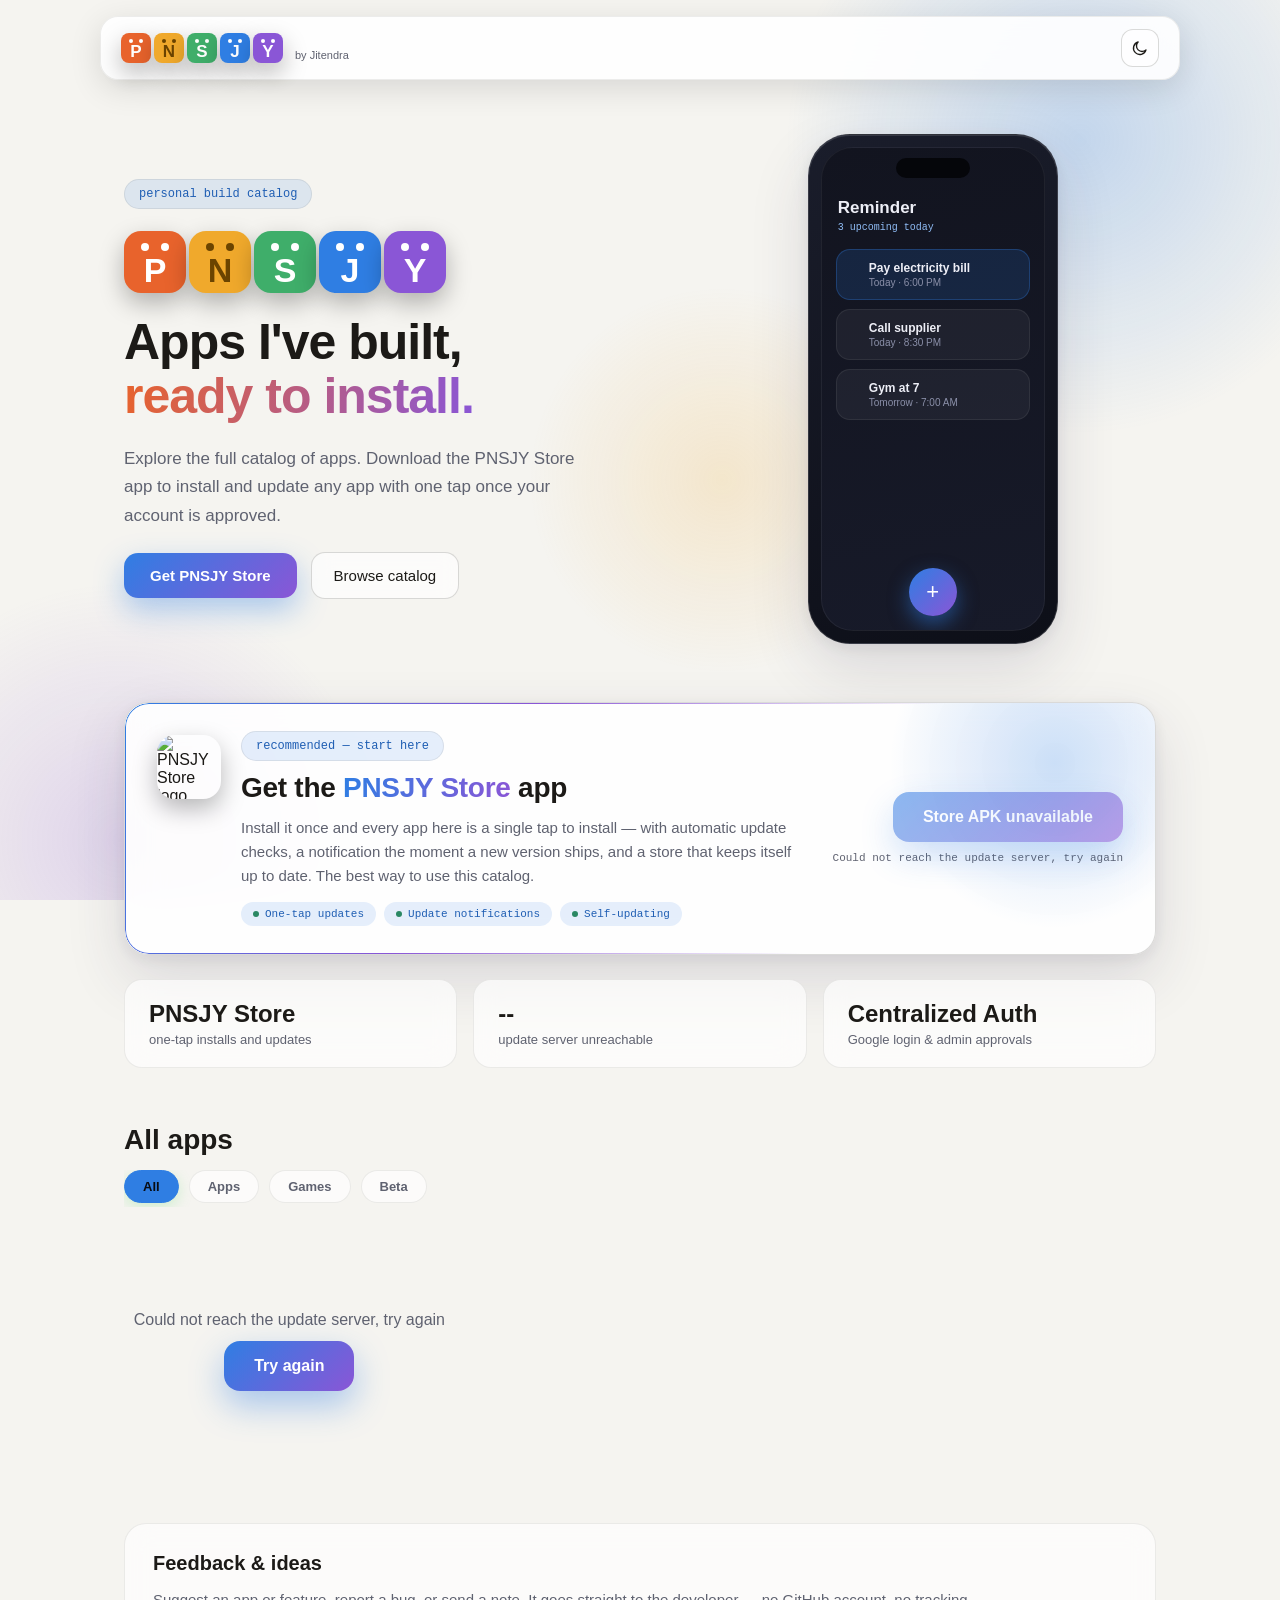
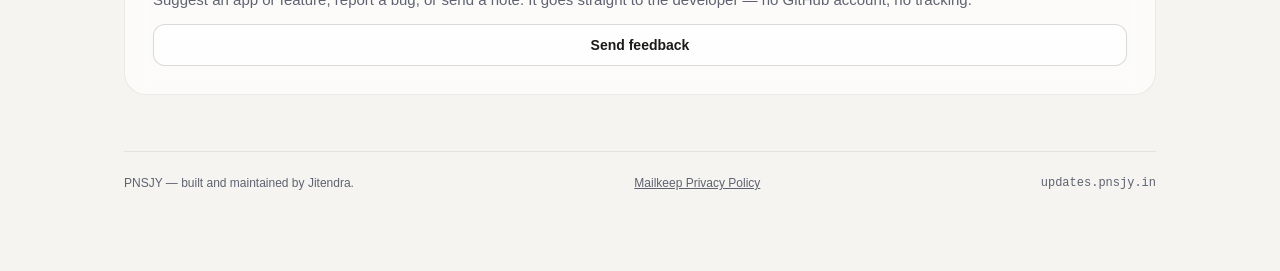
==== commit 3c22cf55: "Restrict direct downloads to PNSJY Store installer only on web" ====
--- a/index.html
+++ b/index.html
@@ -45,10 +45,10 @@
       <span class="eyebrow-chip">personal build catalog</span>
       <div class="hero-buddies" id="hero-logo"></div>
       <h1>Apps I've built, <span class="grad">ready to install.</span></h1>
-      <p>Direct APK downloads — no store review, no accounts. Served straight from our own update server. Nothing appears here unless I add it myself.</p>
+      <p>Explore the full catalog of apps. Download the PNSJY Store app to install and update any app with one tap once your account is approved.</p>
       <div class="hero-actions">
-        <a href="#apps" class="btn-primary">Browse apps</a>
-        <a href="#install-tip" class="btn-ghost">How installs work</a>
+        <a href="#get-app" class="btn-primary">Get PNSJY Store</a>
+        <a href="#apps" class="btn-ghost">Browse catalog</a>
       </div>
     </div>
 
@@ -104,9 +104,9 @@
   </section>
 
   <section class="stats-strip">
-    <div class="stat-tile"><span class="big">Direct APK</span><span class="small">no store, no middleman</span></div>
+    <div class="stat-tile"><span class="big">PNSJY Store</span><span class="small">one-tap installs and updates</span></div>
     <div class="stat-tile"><span class="big" id="stat-accounts">…</span><span class="small" id="stat-accounts-sub">checking apps…</span></div>
-    <div class="stat-tile"><span class="big">Verified</span><span class="small">SHA-256 shown on every download</span></div>
+    <div class="stat-tile"><span class="big">Centralized Auth</span><span class="small">Google login & admin approvals</span></div>
   </section>
 
   <section id="apps">
--- a/style.css
+++ b/style.css
@@ -1533,4 +1533,5 @@
 .download-area { display: flex; flex-direction: column; gap: 6px; align-items: flex-start; max-width: 100%; }
 .sha-line { font-size: 0.72rem; opacity: 0.75; word-break: break-all; }
 .sha-line code { font-family: inherit; }
+.store-gate-note { font-size: 0.8rem; color: var(--muted); max-width: 320px; line-height: 1.4; margin-top: 4px; }
 .empty-state .download-btn { margin-top: 12px; }
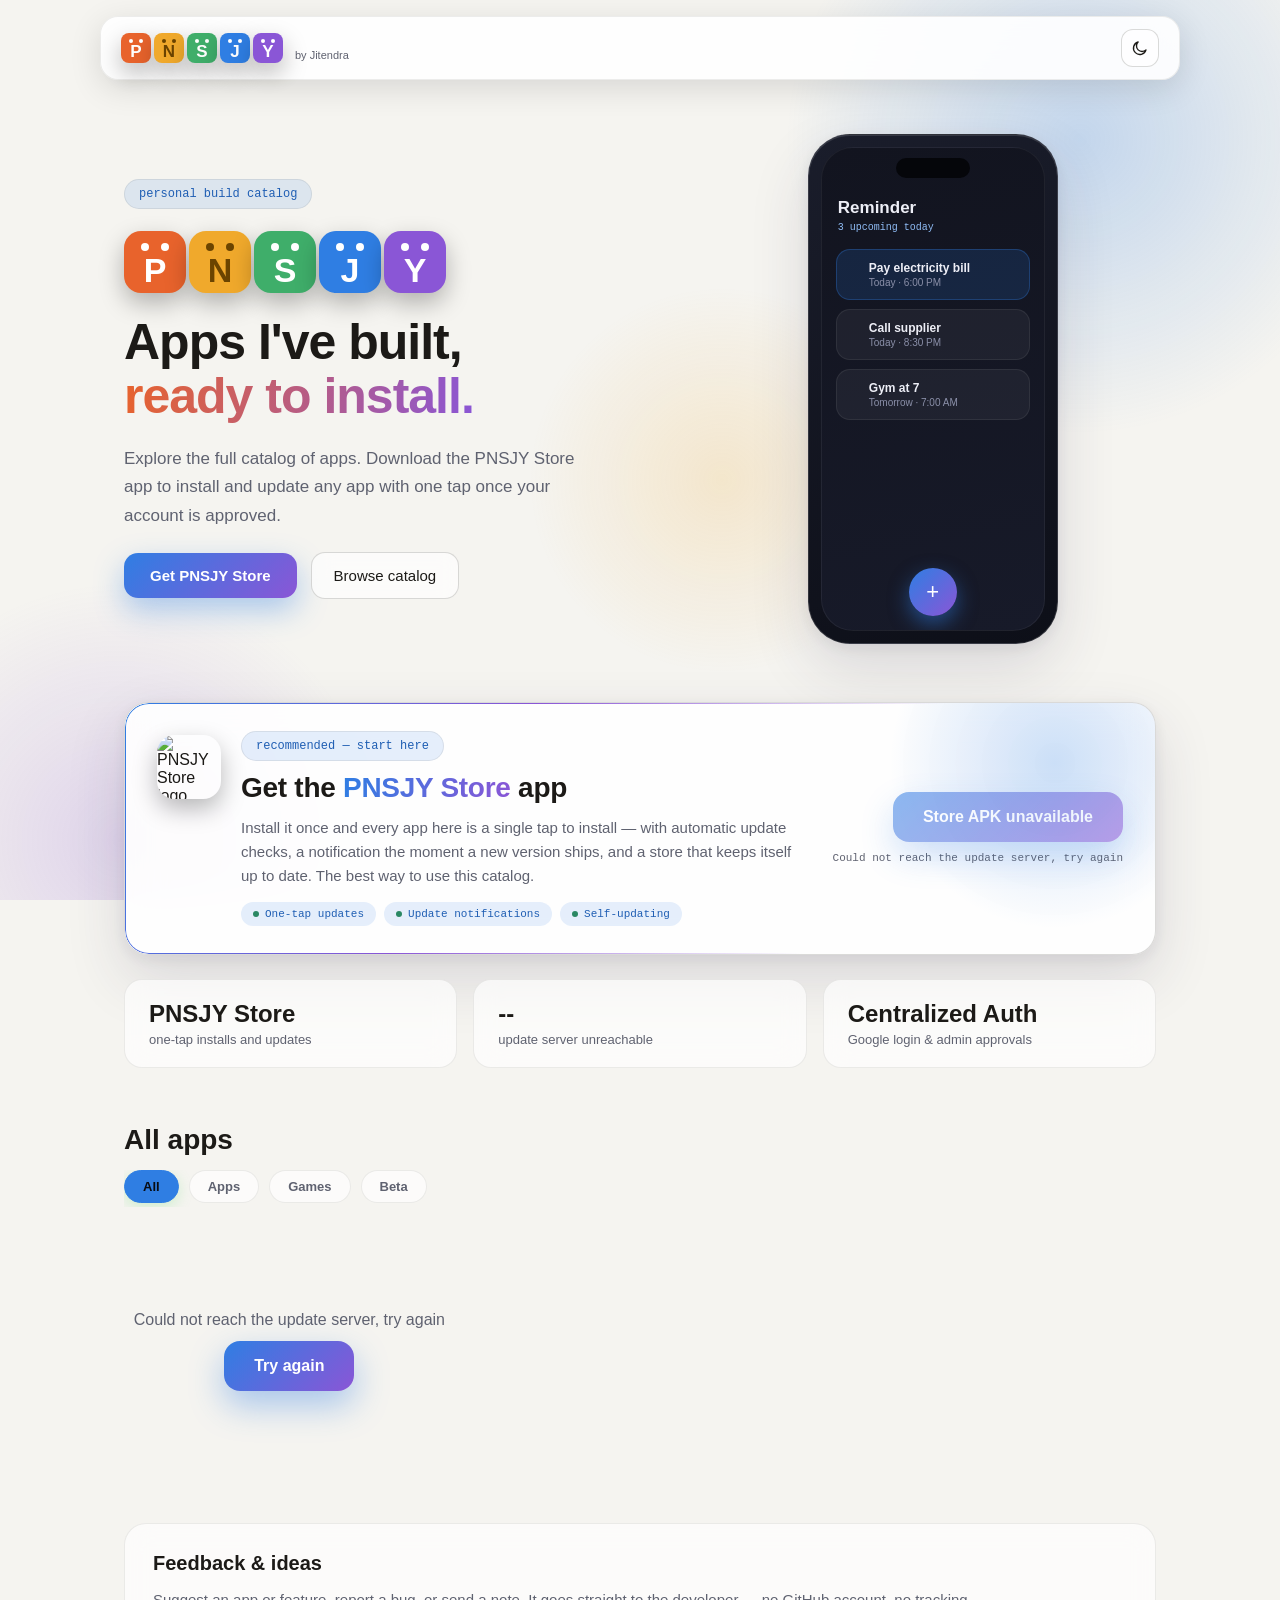
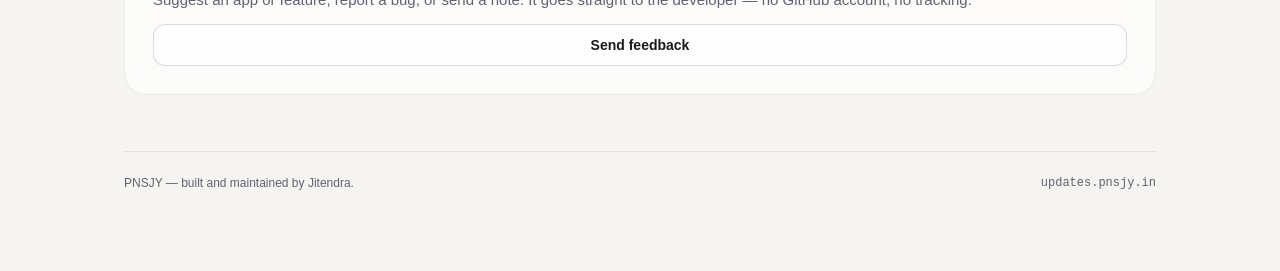
==== commit 83539515: "Remove MailKeep app from registries, listings and package lists Co-Authored-By: Claude Sonnet 5.5 <n" ====
--- a/index.html
+++ b/index.html
@@ -140,7 +140,6 @@
 
   <footer class="site-footer" id="install-tip">
     <span>PNSJY — built and maintained by Jitendra.</span>
-    <a href="mailkeep-privacy.html">Mailkeep Privacy Policy</a>
     <span class="mono">updates.pnsjy.in</span>
   </footer>
 </div>
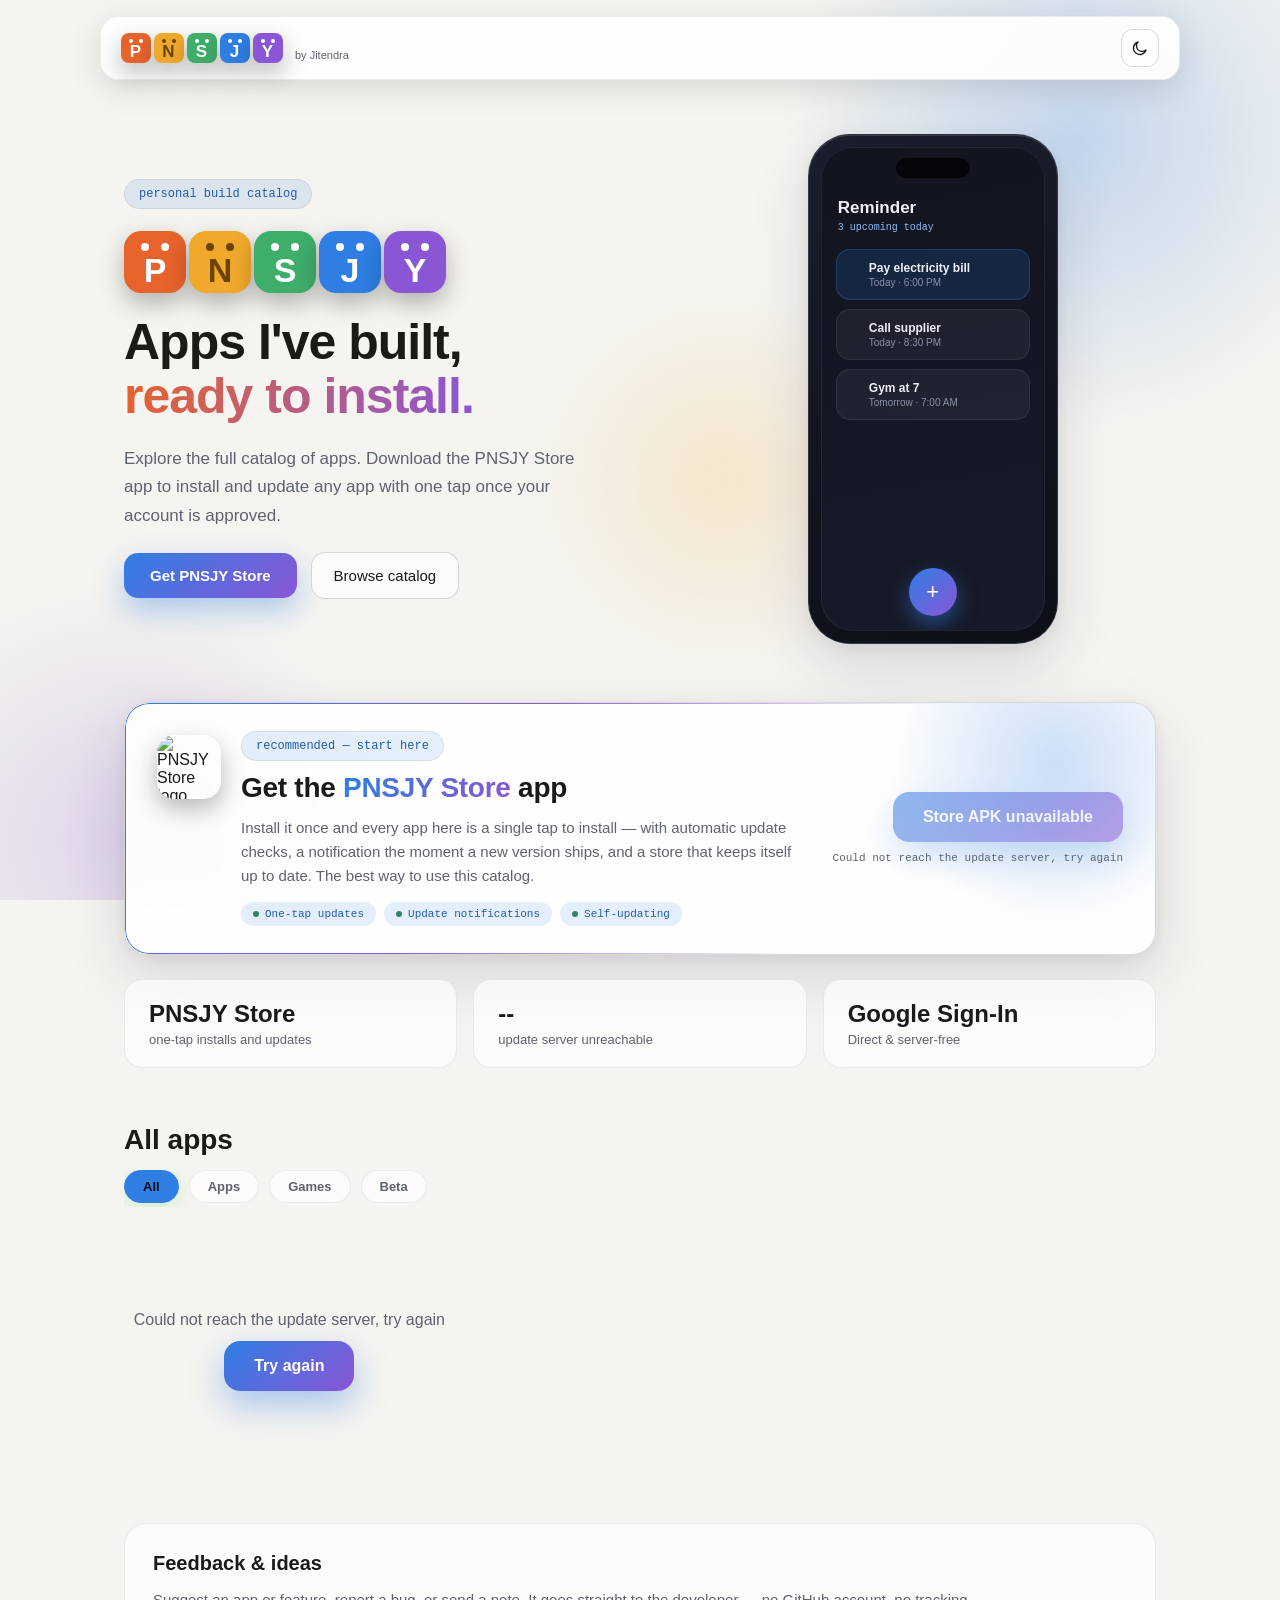
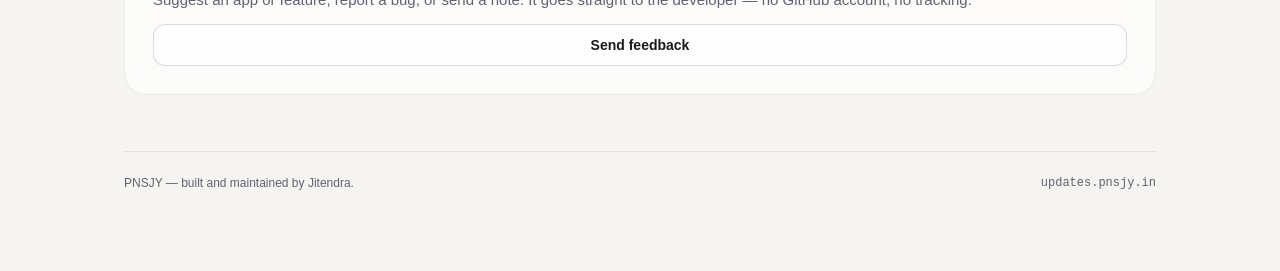
==== commit f4d635a8: "feat: simplify store web for direct consumer use and remove admin edition references" ====
--- a/index.html
+++ b/index.html
@@ -106,7 +106,7 @@
   <section class="stats-strip">
     <div class="stat-tile"><span class="big">PNSJY Store</span><span class="small">one-tap installs and updates</span></div>
     <div class="stat-tile"><span class="big" id="stat-accounts">…</span><span class="small" id="stat-accounts-sub">checking apps…</span></div>
-    <div class="stat-tile"><span class="big">Centralized Auth</span><span class="small">Google login & admin approvals</span></div>
+    <div class="stat-tile"><span class="big">Google Sign-In</span><span class="small">Direct & server-free</span></div>
   </section>
 
   <section id="apps">
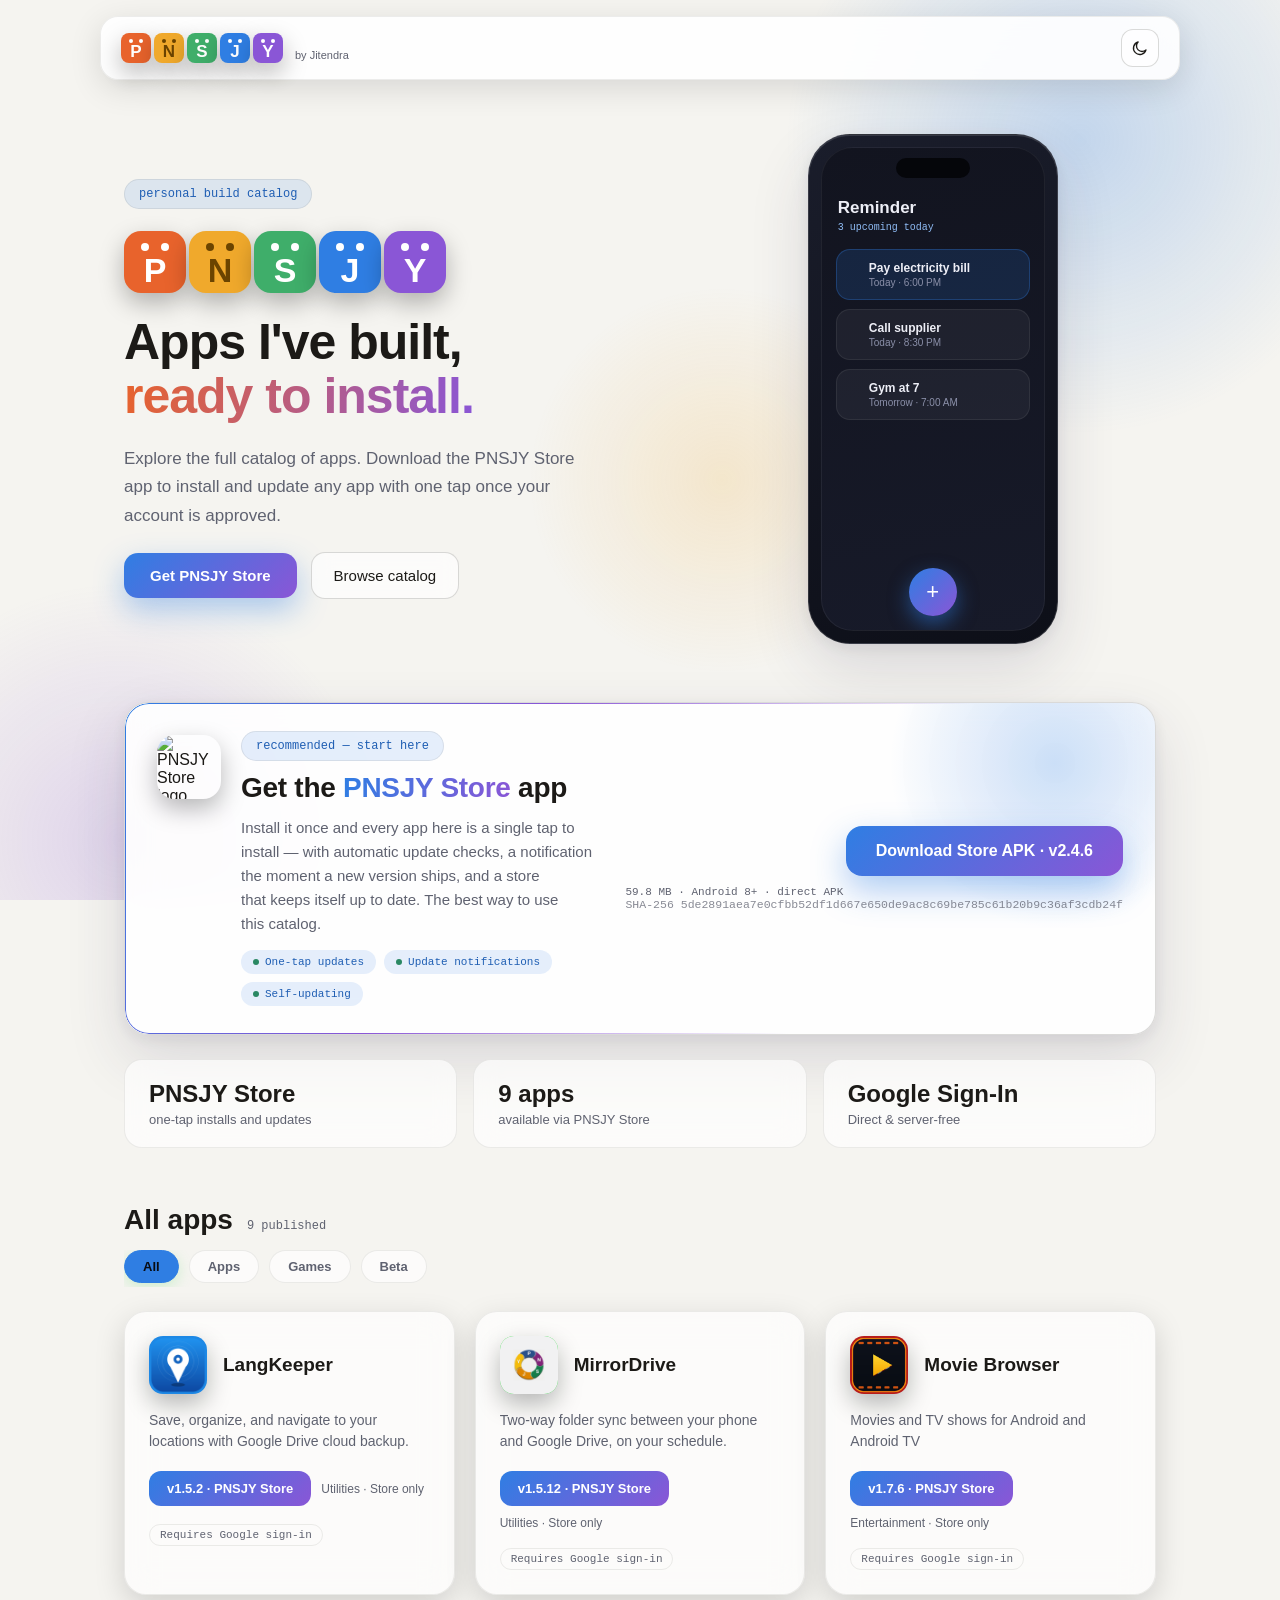
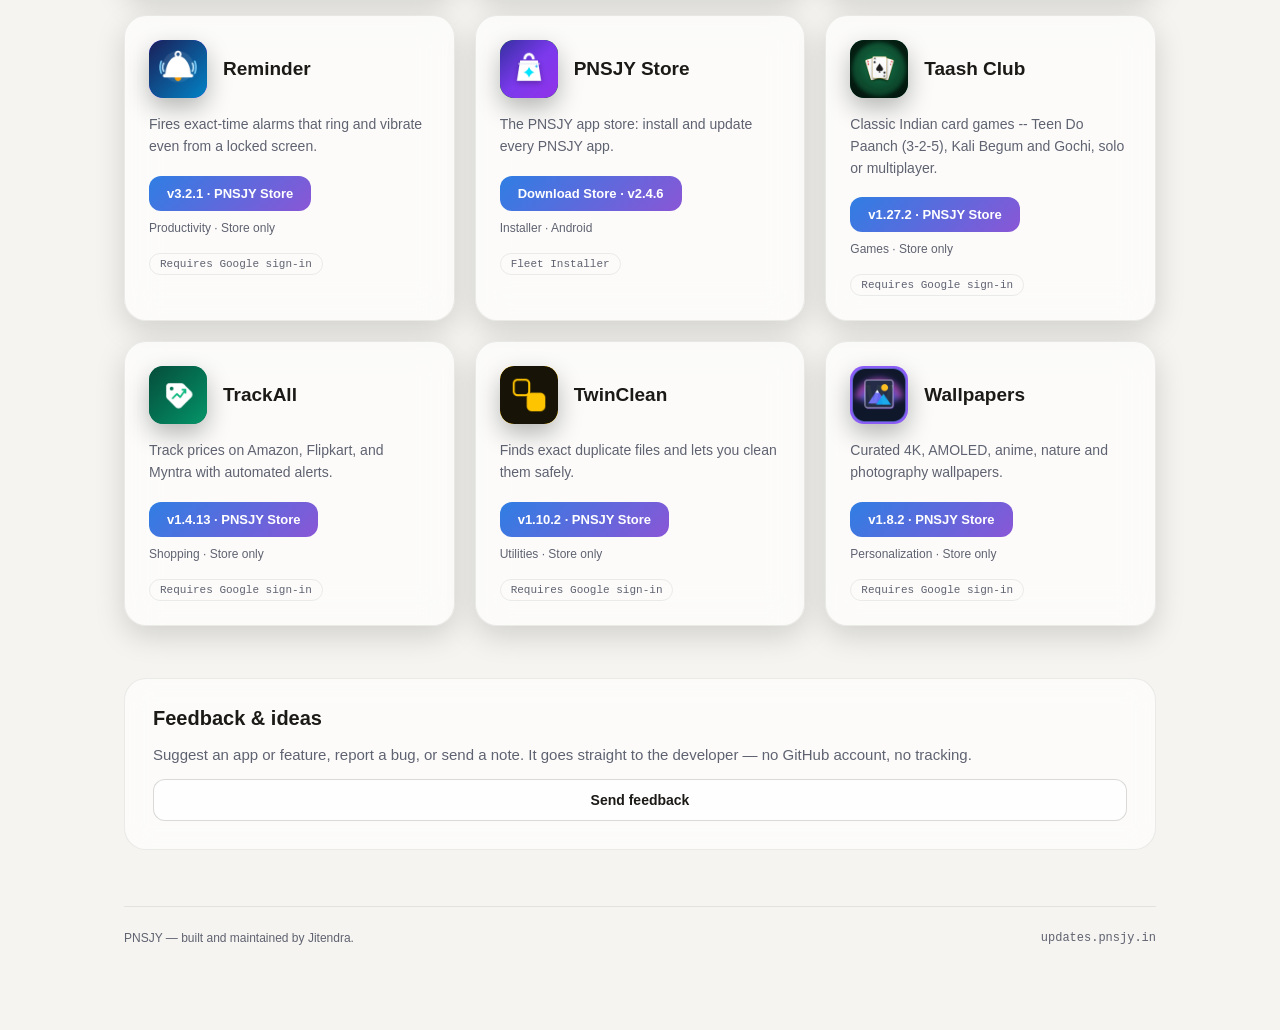
==== commit 21f237b0: "feat(telemetry): add client-side web error telemetry reporting to fleet manager" ====
--- a/index.html
+++ b/index.html
@@ -3,7 +3,7 @@
 <head>
 <meta charset="utf-8">
 <meta name="viewport" content="width=device-width, initial-scale=1">
-<meta http-equiv="Content-Security-Policy" content="default-src 'self'; script-src 'self' https://challenges.cloudflare.com; style-src 'self' https://fonts.googleapis.com; font-src https://fonts.gstatic.com; img-src 'self' data: https://updates.pnsjy.in; connect-src 'self' https://updates.pnsjy.in https://app-store-feedback.jitendrajangid-codes.workers.dev; frame-src https://challenges.cloudflare.com; object-src 'none'; base-uri 'self'; form-action 'self'">
+<meta http-equiv="Content-Security-Policy" content="default-src 'self'; script-src 'self' https://challenges.cloudflare.com; style-src 'self' https://fonts.googleapis.com; font-src https://fonts.gstatic.com; img-src 'self' data: https://updates.pnsjy.in; connect-src 'self' https://updates.pnsjy.in https://fleet.pnsjy.in https://app-store-feedback.jitendrajangid-codes.workers.dev; frame-src https://challenges.cloudflare.com; object-src 'none'; base-uri 'self'; form-action 'self'">
 <title>PNSJY — apps by Jitendra</title>
 <meta name="description" content="Apps built by Jitendra, ready to install. Reminder and more, added here only when explicitly listed.">
 <link rel="icon" type="image/png" href="assets/brand/pnsjy-mark.png">
@@ -148,5 +148,7 @@
 <script src="script.js?v=9"></script>
 <script src="home.js"></script>
 <script src="feedback.js?v=1"></script>
+<script src="assets/diagnostics-telemetry.js"></script>
+<script>if (window.PnsjyTelemetry) PnsjyTelemetry.init('pnsjy-store');</script>
 </body>
 </html>
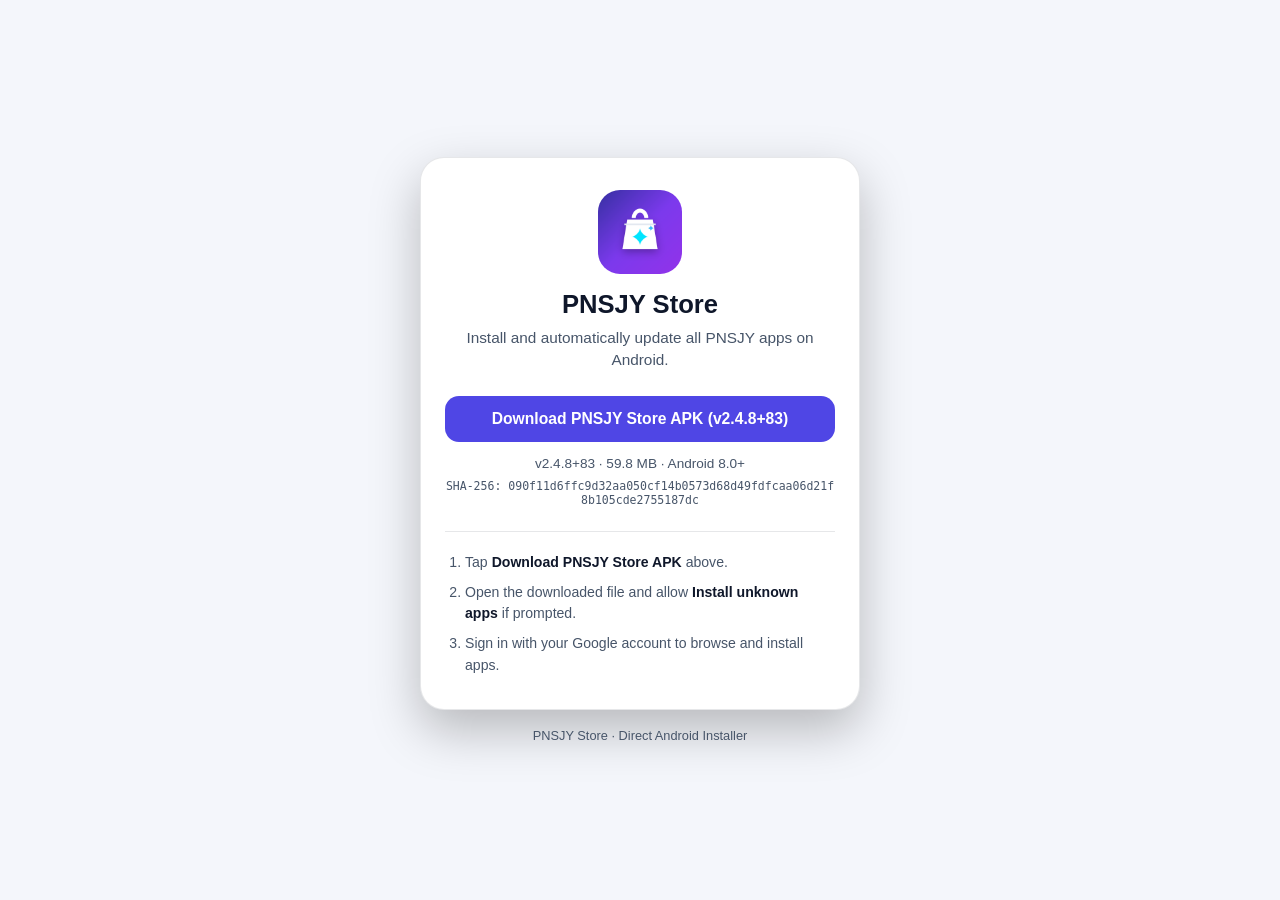
==== commit 1facea6c: "chore: strip public storefront to headless hub, add icon hash sync, bump store to 2.4.8+83" ====
--- a/index.html
+++ b/index.html
@@ -3,152 +3,36 @@
 <head>
 <meta charset="utf-8">
 <meta name="viewport" content="width=device-width, initial-scale=1">
-<meta http-equiv="Content-Security-Policy" content="default-src 'self'; script-src 'self' https://challenges.cloudflare.com; style-src 'self' https://fonts.googleapis.com; font-src https://fonts.gstatic.com; img-src 'self' data: https://updates.pnsjy.in; connect-src 'self' https://updates.pnsjy.in https://fleet.pnsjy.in https://app-store-feedback.jitendrajangid-codes.workers.dev; frame-src https://challenges.cloudflare.com; object-src 'none'; base-uri 'self'; form-action 'self'">
-<title>PNSJY — apps by Jitendra</title>
-<meta name="description" content="Apps built by Jitendra, ready to install. Reminder and more, added here only when explicitly listed.">
+<meta http-equiv="Content-Security-Policy" content="default-src 'self'; script-src 'self'; style-src 'self'; img-src 'self' data:; connect-src 'self'; object-src 'none'; base-uri 'self'; form-action 'self'">
+<title>PNSJY Store — Download Android App</title>
+<meta name="description" content="Download the PNSJY Store Android app to install and update PNSJY apps.">
 <link rel="icon" type="image/png" href="assets/brand/pnsjy-mark.png">
-<link rel="manifest" href="manifest.json">
 <link rel="apple-touch-icon" href="assets/icons/apple-touch-icon.png">
 <meta name="theme-color" content="#0a0e1a">
-<script src="theme-init.js"></script>
-<link rel="preconnect" href="https://fonts.googleapis.com">
-<link rel="preconnect" href="https://fonts.gstatic.com" crossorigin>
-<link href="https://fonts.googleapis.com/css2?family=Sora:wght@400;600;700;800&family=DM+Sans:wght@400;500;600&family=JetBrains+Mono:wght@400;500;600&family=Baloo+2:wght@700;800&display=swap" rel="stylesheet">
-<link rel="stylesheet" href="style.css?v=5">
-<script src="https://challenges.cloudflare.com/turnstile/v0/api.js?render=explicit" async defer></script>
+<link rel="stylesheet" href="style.css?v=6">
 </head>
 <body>
+<main class="page">
+  <section class="card" aria-label="Download PNSJY Store">
+    <img id="store-icon" class="app-icon" src="assets/icons/store.png" alt="PNSJY Store icon" width="84" height="84">
+    <h1>PNSJY Store</h1>
+    <p class="subtitle">Install and automatically update all PNSJY apps on Android.</p>
 
-<div class="glow-bg"><span class="g1"></span><span class="g2"></span><span class="g3"></span></div>
+    <a id="download-btn" class="download-btn" href="https://github.com/jitendrajangidcodes-cloud/pnsjy-store-web/releases/download/store/pnsjy-store.apk" download>
+      Download PNSJY Store APK
+    </a>
 
-<div class="topbar-wrap">
-  <div class="topbar">
-    <a class="wordmark" href="index.html">
-      <span id="nav-mark"></span>
-      <span class="byline">by Jitendra</span>
-    </a>
-    <div class="spacer"></div>
-    <div class="topbar-actions">
-      <button class="install-btn" type="button" hidden>Install app</button>
-      <button class="theme-toggle" type="button" aria-label="Toggle color theme">
-        <svg class="icon-sun" viewBox="0 0 24 24" width="18" height="18" fill="none" stroke="currentColor" stroke-width="1.8" stroke-linecap="round"><circle cx="12" cy="12" r="4.2"/><path d="M12 2.5v2.4M12 19.1v2.4M4.2 4.2l1.7 1.7M18.1 18.1l1.7 1.7M2.5 12h2.4M19.1 12h2.4M4.2 19.8l1.7-1.7M18.1 5.9l1.7-1.7"/></svg>
-        <svg class="icon-moon" viewBox="0 0 24 24" width="18" height="18" fill="none" stroke="currentColor" stroke-width="1.8" stroke-linecap="round" stroke-linejoin="round"><path d="M20 14.5A8.5 8.5 0 1 1 9.5 4a6.8 6.8 0 0 0 10.5 10.5Z"/></svg>
-      </button>
-    </div>
-  </div>
-</div>
+    <div id="release-meta" class="meta">Loading latest version...</div>
+    <div id="release-sha" class="sha" hidden></div>
 
-<div class="wrap">
-
-  <section class="hero-section">
-    <div class="hero-col">
-      <span class="eyebrow-chip">personal build catalog</span>
-      <div class="hero-buddies" id="hero-logo"></div>
-      <h1>Apps I've built, <span class="grad">ready to install.</span></h1>
-      <p>Explore the full catalog of apps. Download the PNSJY Store app to install and update any app with one tap once your account is approved.</p>
-      <div class="hero-actions">
-        <a href="#get-app" class="btn-primary">Get PNSJY Store</a>
-        <a href="#apps" class="btn-ghost">Browse catalog</a>
-      </div>
-    </div>
-
-    <div class="phone-stage">
-      <div class="phone">
-        <div class="phone-screen">
-          <div class="phone-notch"><span></span></div>
-          <div class="phone-title">
-            <span class="name">Reminder</span>
-            <span class="sub">3 upcoming today</span>
-          </div>
-          <div class="phone-list">
-            <div class="phone-item active">
-              <div class="dot" style="background:#2f7ee3;"></div>
-              <div class="txt"><span class="t">Pay electricity bill</span><span class="s">Today · 6:00 PM</span></div>
-            </div>
-            <div class="phone-item">
-              <div class="dot" style="background:#f0a92c;"></div>
-              <div class="txt"><span class="t">Call supplier</span><span class="s">Today · 8:30 PM</span></div>
-            </div>
-            <div class="phone-item">
-              <div class="dot" style="background:#3fae6a;"></div>
-              <div class="txt"><span class="t">Gym at 7</span><span class="s">Tomorrow · 7:00 AM</span></div>
-            </div>
-          </div>
-          <div class="phone-fab"><span>+</span></div>
-        </div>
-      </div>
-    </div>
+    <ol class="steps">
+      <li>Tap <strong>Download PNSJY Store APK</strong> above.</li>
+      <li>Open the downloaded file and allow <strong>Install unknown apps</strong> if prompted.</li>
+      <li>Sign in with your Google account to browse and install apps.</li>
+    </ol>
   </section>
-
-  <section class="store-cta" id="get-app">
-    <span class="store-cta-glow"></span>
-    <div class="store-cta-main">
-      <div class="store-cta-badge">
-        <img src="assets/brand/pnsjy-mark.png" alt="PNSJY Store logo" width="64" height="64">
-      </div>
-      <div class="store-cta-text">
-        <span class="eyebrow-chip">recommended — start here</span>
-        <h2>Get the <span class="grad">PNSJY Store</span> app</h2>
-        <p>Install it once and every app here is a single tap to install — with automatic update checks, a notification the moment a new version ships, and a store that keeps itself up to date. The best way to use this catalog.</p>
-        <div class="store-cta-chips">
-          <span class="store-feat">One-tap updates</span>
-          <span class="store-feat">Update notifications</span>
-          <span class="store-feat">Self-updating</span>
-        </div>
-      </div>
-    </div>
-    <div class="store-cta-action">
-      <a class="download-btn" id="store-download" aria-disabled="true">Checking latest release...</a>
-      <span class="store-cta-meta" id="store-meta">Android 8+ · direct APK</span>
-    </div>
-  </section>
-
-  <section class="stats-strip">
-    <div class="stat-tile"><span class="big">PNSJY Store</span><span class="small">one-tap installs and updates</span></div>
-    <div class="stat-tile"><span class="big" id="stat-accounts">…</span><span class="small" id="stat-accounts-sub">checking apps…</span></div>
-    <div class="stat-tile"><span class="big">Google Sign-In</span><span class="small">Direct & server-free</span></div>
-  </section>
-
-  <section id="apps">
-    <div class="section-label">
-      <h2>All apps</h2>
-      <span id="app-count"></span>
-    </div>
-    <!--
-      Apps and Games are the top split, the way a store shelf actually divides:
-      "Games" is the one category people arrive already knowing they do or do
-      not want. The finer categories stay on each card and on the app page, so
-      nothing is lost by not making every one of them a tab.
-
-      Pre-release is a filter rather than a category because it cuts across
-      both - it says how finished a thing is, not what kind of thing it is.
-    -->
-    <div class="category-tabs" id="category-tabs">
-      <button class="cat-pill active" data-cat="all">All</button>
-      <button class="cat-pill" data-cat="app">Apps</button>
-      <button class="cat-pill" data-cat="game">Games</button>
-      <button class="cat-pill" data-cat="beta">Beta</button>
-    </div>
-    <div class="app-grid" id="app-grid"></div>
-  </section>
-
-  <section class="about-card feedback-card" id="feedback">
-    <h2>Feedback & ideas</h2>
-    <p>Suggest an app or feature, report a bug, or send a note. It goes straight to the developer — no GitHub account, no tracking.</p>
-    <button class="feedback-open-btn" type="button" data-feedback-open>Send feedback</button>
-  </section>
-
-  <footer class="site-footer" id="install-tip">
-    <span>PNSJY — built and maintained by Jitendra.</span>
-    <span class="mono">updates.pnsjy.in</span>
-  </footer>
-</div>
-
-<script src="catalog.js"></script>
-<script src="script.js?v=9"></script>
-<script src="home.js"></script>
-<script src="feedback.js?v=1"></script>
-<script src="assets/diagnostics-telemetry.js"></script>
-<script>if (window.PnsjyTelemetry) PnsjyTelemetry.init('pnsjy-store');</script>
+  <footer class="footer">PNSJY Store &middot; Direct Android Installer</footer>
+</main>
+<script src="store-download.js" defer></script>
 </body>
 </html>
--- a/style.css
+++ b/style.css
@@ -1,1537 +1,125 @@
-:root[data-theme="dark"] {
-  --bg: #0C0E15;
-  --text: #F2F3F8;
-  --muted: #9BA0B5;
-  --glass: rgba(255, 255, 255, 0.05);
-  --glass2: rgba(255, 255, 255, 0.08);
-  --border: rgba(255, 255, 255, 0.10);
-  --border2: rgba(255, 255, 255, 0.18);
-  --accent: #2f7ee3;
-  --accent2: #8a56d6;
-  --shadow: rgba(0, 0, 0, 0.35);
-  --shadow-strong: 0 24px 60px rgba(0, 0, 0, 0.5), 0 4px 16px rgba(0, 0, 0, 0.35);
-  --chip: rgba(47, 126, 227, 0.16);
-  --chip-text: #8FBCF5;
-  --glow1: rgba(47, 126, 227, 0.20);
-  --glow2: rgba(138, 86, 214, 0.16);
-  --glow3: rgba(232, 99, 44, 0.10);
-  --mint: #3fae6a;
-  --panel-solid: #0e1118;
+:root {
+  color-scheme: dark;
+  --bg: #0a0e1a;
+  --card: #121829;
+  --border: rgba(255, 255, 255, 0.1);
+  --text: #f3f6fc;
+  --muted: #9aa7bd;
+  --accent: #4f46e5;
+  --accent-hover: #6366f1;
 }
 
-:root[data-theme="light"] {
-  --bg: #F5F4F0;
-  --text: #1C1A17;
-  --muted: #5F6270;
-  --glass: rgba(255, 255, 255, 0.65);
-  --glass2: rgba(255, 255, 255, 0.9);
-  --border: rgba(28, 26, 23, 0.08);
-  --border2: rgba(28, 26, 23, 0.16);
-  --accent: #2f7ee3;
-  --accent2: #8a56d6;
-  --shadow: rgba(50, 45, 80, 0.14);
-  --shadow-strong: 0 24px 60px rgba(50, 45, 80, 0.14), 0 4px 16px rgba(50, 45, 80, 0.08);
-  --chip: rgba(47, 126, 227, 0.12);
-  --chip-text: #1f5eb3;
-  --glow1: rgba(47, 126, 227, 0.25);
-  --glow2: rgba(138, 86, 214, 0.20);
-  --glow3: rgba(240, 169, 44, 0.18);
-  --mint: #2a8863;
-  --panel-solid: #ffffff;
+@media (prefers-color-scheme: light) {
+  :root {
+    color-scheme: light;
+    --bg: #f4f6fb;
+    --card: #ffffff;
+    --border: rgba(15, 23, 42, 0.1);
+    --text: #0f172a;
+    --muted: #475569;
+  }
 }
 
 * {
   box-sizing: border-box;
-  margin: 0;
-  padding: 0;
-}
-
-html {
-  color-scheme: light dark;
-  overflow-x: hidden;
 }
 
 body {
+  margin: 0;
+  min-height: 100vh;
+  font-family: -apple-system, BlinkMacSystemFont, "Segoe UI", Roboto, sans-serif;
   background: var(--bg);
   color: var(--text);
-  font-family: "DM Sans", sans-serif;
-  -webkit-font-smoothing: antialiased;
-  overflow-x: hidden;
-  transition: background-color 0.3s ease, color 0.2s ease;
+  display: flex;
+  align-items: center;
+  justify-content: center;
+  padding: 24px 16px;
 }
 
-@media (prefers-reduced-motion: reduce) {
-  * {
-    transition: none !important;
-    animation: none !important;
-  }
+.page {
+  width: 100%;
+  max-width: 440px;
+  text-align: center;
 }
 
-a {
-  color: inherit;
+.card {
+  background: var(--card);
+  border: 1px solid var(--border);
+  border-radius: 24px;
+  padding: 32px 24px;
+  box-shadow: 0 20px 50px rgba(0, 0, 0, 0.25);
 }
 
-.wrap {
-  max-width: 1080px;
-  margin: 0 auto;
-  padding: 0 24px 80px;
-  position: relative;
-  z-index: 1;
+.app-icon {
+  border-radius: 22px;
+  display: block;
+  margin: 0 auto 16px;
 }
 
-/* ── Ambient glow background ───────────────────────────────── */
-
-@keyframes blobA { 0% { transform: translate(0, 0) scale(1); } 50% { transform: translate(60px, -40px) scale(1.15); } 100% { transform: translate(0, 0) scale(1); } }
-@keyframes blobB { 0% { transform: translate(0, 0) scale(1); } 50% { transform: translate(-50px, 50px) scale(1.1); } 100% { transform: translate(0, 0) scale(1); } }
-@keyframes blobC { 0% { transform: translate(0, 0) scale(1); } 50% { transform: translate(30px, 60px) scale(1.2); } 100% { transform: translate(0, 0) scale(1); } }
-@keyframes pulseDot { 0%, 100% { opacity: 1; } 50% { opacity: 0.4; } }
-@keyframes buddyBounce { 0%, 100% { transform: translateY(0); } 50% { transform: translateY(-6px); } }
-@keyframes floatPhone { 0% { transform: translateY(0) rotateY(-16deg) rotateX(6deg); } 50% { transform: translateY(-14px) rotateY(-16deg) rotateX(6deg); } 100% { transform: translateY(0) rotateY(-16deg) rotateX(6deg); } }
-
-.glow-bg {
-  position: fixed;
-  inset: 0;
-  pointer-events: none;
-  z-index: 0;
-  overflow: hidden;
+h1 {
+  margin: 0 0 8px;
+  font-size: 1.6rem;
+  font-weight: 800;
 }
 
-.glow-bg span {
-  position: absolute;
-  border-radius: 50%;
+.subtitle {
+  margin: 0 0 24px;
+  color: var(--muted);
+  font-size: 0.96rem;
+  line-height: 1.45;
 }
 
-.glow-bg .g1 {
-  top: -180px;
-  right: -120px;
-  width: 640px;
-  height: 640px;
-  background: radial-gradient(circle, var(--glow1), transparent 65%);
-  animation: blobA 14s ease-in-out infinite;
+.download-btn {
+  display: inline-block;
+  width: 100%;
+  padding: 14px 20px;
+  border-radius: 14px;
+  background: var(--accent);
+  color: #ffffff;
+  font-weight: 700;
+  font-size: 0.98rem;
+  text-decoration: none;
+  transition: background 0.15s ease;
 }
 
-.glow-bg .g2 {
-  bottom: -220px;
-  left: -160px;
-  width: 560px;
-  height: 560px;
-  background: radial-gradient(circle, var(--glow2), transparent 65%);
-  animation: blobB 18s ease-in-out infinite;
+.download-btn:hover {
+  background: var(--accent-hover);
 }
 
-.glow-bg .g3 {
-  top: 30%;
-  left: 40%;
-  width: 420px;
-  height: 420px;
-  background: radial-gradient(circle, var(--glow3), transparent 65%);
-  animation: blobC 22s ease-in-out infinite;
-}
-
-/* ── Buddy tile (shared brand component) ───────────────────── */
-/* Sizing/font-size are set inline per usage site since they vary a lot
-   (nav mark, hero logo, app-card icon, detail icon) -- everything else
-   (layout, eye dots, shadow) is shared here. */
-
-.buddy-tile {
-  position: relative;
-  border-radius: 28%;
-  display: flex;
-  align-items: flex-end;
-  justify-content: center;
-  box-shadow: 0 10px 24px rgba(0, 0, 0, 0.28);
-  flex-shrink: 0;
-}
-
-.buddy-tile .eyes {
-  position: absolute;
-  display: flex;
-}
-
-.buddy-tile .eyes span {
-  border-radius: 50%;
-  display: block;
-}
-
-.buddy-tile .letter {
-  font-family: "Baloo 2", sans-serif;
-  font-weight: 800;
-  line-height: 1;
-}
-
-.buddy-row {
-  display: flex;
-  gap: 3px;
-}
-
-/* ── Real app icon (image with letter-tile fallback behind) ─── */
-
-.app-icon {
-  position: relative;
-  flex-shrink: 0;
-  display: grid;
-  place-items: center;
-  overflow: hidden;
-  box-shadow: 0 10px 24px rgba(0, 0, 0, 0.28);
-}
-
-.app-icon .fallback {
-  font-family: "Baloo 2", sans-serif;
-  font-weight: 800;
-  color: #fff;
-  line-height: 1;
-}
-
-.app-icon img {
-  position: absolute;
-  inset: 0;
-  width: 100%;
-  height: 100%;
-  object-fit: cover;
-  display: block;
-}
-
-.store-cta-badge img {
-  border-radius: 18px;
-  box-shadow: 0 10px 24px rgba(0, 0, 0, 0.28);
-  display: block;
-  animation: buddyBounce 3s ease-in-out infinite;
-}
-
-/* ── Glass nav ──────────────────────────────────────────────── */
-
-.topbar-wrap {
-  position: sticky;
-  top: 16px;
-  z-index: 20;
-  display: flex;
-  justify-content: center;
-  padding: 0 0 0;
-  max-width: 1080px;
-  margin: 0 auto;
-}
-
-.topbar {
-  width: 100%;
-  display: flex;
-  align-items: center;
-  gap: 16px;
-  padding: 12px 20px;
-  border-radius: 18px;
-  background: var(--glass2);
-  border: 1px solid var(--border);
-  backdrop-filter: blur(18px);
-  -webkit-backdrop-filter: blur(18px);
-  box-shadow: 0 8px 32px rgba(0, 0, 0, 0.12);
-}
-
-.wordmark {
-  display: flex;
-  align-items: center;
-  gap: 12px;
-  text-decoration: none;
-  color: var(--text);
-  cursor: pointer;
-}
-
-.wordmark .byline {
-  font-size: 11px;
-  color: var(--muted);
-  align-self: flex-end;
-  padding-bottom: 2px;
-}
-
-.topbar .spacer {
-  flex: 1;
-}
-
-.live-chip {
-  display: flex;
-  align-items: center;
-  gap: 7px;
-  font-family: "JetBrains Mono", monospace;
-  font-size: 11px;
-  color: var(--muted);
-  padding: 6px 12px;
-  border-radius: 999px;
-  border: 1px solid var(--border);
-  white-space: nowrap;
-}
-
-.live-chip .dot {
-  width: 7px;
-  height: 7px;
-  border-radius: 50%;
-  background: var(--mint);
-  animation: pulseDot 2s infinite;
-}
-
-.topbar-actions {
-  display: flex;
-  align-items: center;
-  gap: 8px;
-}
-
-.install-btn {
-  height: 38px;
-  padding: 0 14px;
-  border-radius: 12px;
-  border: 1px solid var(--border2);
-  background: var(--glass);
-  color: var(--text);
-  font: 600 13px/1 "DM Sans", sans-serif;
-  cursor: pointer;
-}
-
-.install-btn:hover {
-  background: var(--glass2);
-  border-color: var(--accent);
-}
-
-.theme-toggle {
-  width: 38px;
-  height: 38px;
-  border-radius: 12px;
-  border: 1px solid var(--border2);
-  background: var(--glass);
-  color: var(--text);
-  font-size: 16px;
-  cursor: pointer;
-  display: grid;
-  place-items: center;
-}
-
-.theme-toggle:hover {
-  background: var(--glass2);
-  border-color: var(--accent);
-}
-
-.theme-toggle:focus-visible,
-a:focus-visible,
-button:focus-visible {
-  outline: 2px solid var(--accent);
-  outline-offset: 2px;
-}
-
-.theme-toggle .icon-sun,
-.theme-toggle .icon-moon {
-  display: none;
-}
-
-:root[data-theme="dark"] .theme-toggle .icon-sun {
-  display: block;
-}
-
-:root[data-theme="light"] .theme-toggle .icon-moon {
-  display: block;
-}
-
-/* ── Hero ───────────────────────────────────────────────────── */
-
-.hero-section {
-  display: grid;
-  grid-template-columns: 1.1fr 0.9fr;
-  gap: 40px;
-  align-items: center;
-  min-height: 520px;
-  padding-top: 40px;
-}
-
-.hero-col {
-  display: flex;
-  flex-direction: column;
-  gap: 22px;
-}
-
-.eyebrow-chip {
-  align-self: flex-start;
-  display: flex;
-  align-items: center;
-  gap: 8px;
-  padding: 7px 14px;
-  border-radius: 999px;
-  background: var(--chip);
-  color: var(--chip-text);
-  font-family: "JetBrains Mono", monospace;
-  font-size: 12px;
-  border: 1px solid var(--border);
-}
-
-.hero-buddies .buddy-tile {
-  animation: buddyBounce 3s ease-in-out infinite;
-}
-
-.hero-col h1 {
-  font-family: "Sora", sans-serif;
-  font-size: 50px;
-  font-weight: 800;
-  line-height: 1.08;
-  letter-spacing: -0.02em;
-  text-wrap: balance;
-}
-
-.hero-col h1 .grad {
-  background: linear-gradient(100deg, #e8632c, #8a56d6);
-  -webkit-background-clip: text;
-  background-clip: text;
-  color: transparent;
-}
-
-.hero-col p {
-  font-size: 17px;
-  line-height: 1.65;
-  color: var(--muted);
-  max-width: 460px;
-  text-wrap: pretty;
-}
-
-.hero-actions {
-  display: flex;
-  gap: 14px;
-  align-items: center;
-  flex-wrap: wrap;
-}
-
-.topbar {
-  flex-wrap: nowrap;
-  min-width: 0;
-}
-
-.wordmark {
-  min-width: 0;
-}
-
-.btn-primary {
-  padding: 14px 26px;
-  border-radius: 14px;
-  background: linear-gradient(135deg, var(--accent), var(--accent2));
-  color: #fff;
-  font-weight: 600;
-  font-size: 15px;
-  text-decoration: none;
-  box-shadow: 0 12px 30px rgba(47, 126, 227, 0.38);
-  transition: transform 0.2s, box-shadow 0.2s;
-  display: inline-flex;
-  align-items: center;
-  border: none;
-  cursor: pointer;
-}
-
-.btn-primary:hover {
-  transform: translateY(-2px);
-  box-shadow: 0 18px 40px rgba(47, 126, 227, 0.5);
-}
-
-.btn-ghost {
-  padding: 14px 22px;
-  border-radius: 14px;
-  border: 1px solid var(--border2);
-  color: var(--text);
-  font-weight: 500;
-  font-size: 15px;
-  text-decoration: none;
-  background: var(--glass);
-  backdrop-filter: blur(10px);
-  transition: border-color 0.2s;
-}
-
-.btn-ghost:hover {
-  border-color: var(--accent);
-}
-
-/* floating phone mock */
-
-.phone-stage {
-  display: flex;
-  justify-content: center;
-  perspective: 1200px;
-  padding: 30px 0;
-}
-
-.phone {
-  width: 250px;
-  height: 510px;
-  border-radius: 42px;
-  background: linear-gradient(160deg, #1a1d2b, #0d0f18);
-  border: 1px solid rgba(255, 255, 255, 0.14);
-  box-shadow: var(--shadow-strong), inset 0 1px 0 rgba(255, 255, 255, 0.12);
-  padding: 12px;
-  transform-style: preserve-3d;
-  animation: floatPhone 6s ease-in-out infinite;
-}
-
-.phone-screen {
-  width: 100%;
-  height: 100%;
-  border-radius: 32px;
-  background: linear-gradient(170deg, #12141f, #171a29);
-  overflow: hidden;
-  display: flex;
-  flex-direction: column;
-  border: 1px solid rgba(255, 255, 255, 0.06);
-}
-
-.phone-notch {
-  display: flex;
-  justify-content: center;
-  padding: 10px 0 6px;
-}
-
-.phone-notch span {
-  width: 74px;
-  height: 20px;
-  border-radius: 999px;
-  background: #05060a;
-  display: block;
-}
-
-.phone-title {
-  padding: 14px 16px 8px;
-  display: flex;
-  flex-direction: column;
-  gap: 4px;
-}
-
-.phone-title .name {
-  font-family: "Sora", sans-serif;
-  font-weight: 700;
-  font-size: 17px;
-  color: #EDEEF6;
-}
-
-.phone-title .sub {
-  font-family: "JetBrains Mono", monospace;
-  font-size: 10px;
-  color: #8FBCF5;
-}
-
-.phone-list {
-  display: flex;
-  flex-direction: column;
-  gap: 9px;
-  padding: 8px 14px;
-}
-
-.phone-item {
-  display: flex;
-  align-items: center;
-  gap: 10px;
-  padding: 11px 12px;
-  border-radius: 14px;
-  background: rgba(255, 255, 255, 0.05);
-  border: 1px solid rgba(255, 255, 255, 0.07);
-}
-
-.phone-item.active {
-  background: rgba(47, 126, 227, 0.16);
-  border-color: rgba(47, 126, 227, 0.3);
-}
-
-.phone-item .dot {
-  width: 10px;
-  height: 10px;
-  border-radius: 50%;
-  flex-shrink: 0;
-}
-
-.phone-item .txt {
-  display: flex;
-  flex-direction: column;
-  gap: 2px;
-}
-
-.phone-item .txt .t {
-  font-size: 12px;
-  color: #EDEEF6;
-  font-weight: 600;
-}
-
-.phone-item .txt .s {
-  font-size: 10px;
-  color: #8A8FA8;
-}
-
-.phone-fab {
-  display: flex;
-  justify-content: center;
-  padding: 14px;
-  margin-top: auto;
-}
-
-.phone-fab span {
-  width: 48px;
-  height: 48px;
-  border-radius: 50%;
-  background: linear-gradient(135deg, #2f7ee3, #8a56d6);
-  display: grid;
-  place-items: center;
-  color: #fff;
-  font-size: 22px;
-  font-weight: 300;
-  box-shadow: 0 8px 20px rgba(47, 126, 227, 0.5);
-}
-
-@media (max-width: 860px) {
-  .hero-section {
-    display: block;
-    min-height: 0;
-    padding-top: 24px;
-  }
-  .phone-stage {
-    margin-top: 28px;
-    padding: 10px 0 0;
-  }
-}
-
-/* ── Get-the-store-app featured banner ──────────────────────── */
-
-@keyframes ctaGlow {
-  0%, 100% { opacity: 0.55; transform: translate(0, 0) scale(1); }
-  50% { opacity: 0.9; transform: translate(20px, -10px) scale(1.12); }
-}
-
-.store-cta {
-  position: relative;
-  margin: 28px 0 24px;
-  padding: 28px 32px;
-  border-radius: 24px;
-  overflow: hidden;
-  display: grid;
-  grid-template-columns: 1fr auto;
-  gap: 28px;
-  align-items: center;
-  background: var(--glass2);
-  border: 1px solid var(--border2);
-  backdrop-filter: blur(18px);
-  -webkit-backdrop-filter: blur(18px);
-  box-shadow: var(--shadow-strong);
-}
-
-.store-cta::before {
-  content: "";
-  position: absolute;
-  inset: 0;
-  border-radius: 24px;
-  padding: 1px;
-  background: linear-gradient(120deg, var(--accent), var(--accent2), transparent 70%);
-  -webkit-mask: linear-gradient(#000 0 0) content-box, linear-gradient(#000 0 0);
-  -webkit-mask-composite: xor;
-  mask-composite: exclude;
-  pointer-events: none;
-}
-
-.store-cta-glow {
-  position: absolute;
-  top: -120px;
-  right: -80px;
-  width: 360px;
-  height: 360px;
-  border-radius: 50%;
-  background: radial-gradient(circle, var(--glow1), transparent 65%);
-  animation: ctaGlow 9s ease-in-out infinite;
-  pointer-events: none;
-  z-index: 0;
-}
-
-.store-cta-main {
-  display: flex;
-  gap: 20px;
-  align-items: flex-start;
-  position: relative;
-  z-index: 1;
-  min-width: 0;
-}
-
-.store-cta-badge {
-  flex-shrink: 0;
-  padding-top: 4px;
-}
-
-.store-cta-badge .buddy-tile {
-  animation: buddyBounce 3s ease-in-out infinite;
-}
-
-.store-cta-text {
-  display: flex;
-  flex-direction: column;
-  gap: 12px;
-  min-width: 0;
-}
-
-.store-cta-text h2 {
-  font-family: "Sora", sans-serif;
-  font-size: 28px;
-  font-weight: 800;
-  line-height: 1.1;
-  letter-spacing: -0.01em;
-}
-
-.store-cta-text h2 .grad {
-  background: linear-gradient(100deg, var(--accent), var(--accent2));
-  -webkit-background-clip: text;
-  background-clip: text;
-  color: transparent;
-}
-
-.store-cta-text p {
-  font-size: 15px;
-  line-height: 1.6;
-  color: var(--muted);
-  max-width: 560px;
-  text-wrap: pretty;
-}
-
-.store-cta-chips {
-  display: flex;
-  gap: 8px;
-  flex-wrap: wrap;
-  margin-top: 2px;
-}
-
-.store-feat {
-  display: inline-flex;
-  align-items: center;
-  gap: 6px;
-  padding: 6px 12px;
-  border-radius: 999px;
-  background: var(--chip);
-  color: var(--chip-text);
-  font-family: "JetBrains Mono", monospace;
-  font-size: 11px;
-}
-
-.store-feat::before {
-  content: "";
-  width: 6px;
-  height: 6px;
-  border-radius: 50%;
-  background: var(--mint);
-}
-
-.store-cta-action {
-  position: relative;
-  z-index: 1;
-  display: flex;
-  flex-direction: column;
-  align-items: flex-end;
-  gap: 10px;
-}
-
-.store-cta-meta {
-  font-family: "JetBrains Mono", monospace;
-  font-size: 11px;
+.meta {
+  margin-top: 14px;
+  font-size: 0.85rem;
   color: var(--muted);
 }
 
-@media (max-width: 820px) {
-  .store-cta {
-    grid-template-columns: 1fr;
-    padding: 24px;
-  }
-  .store-cta-action {
-    align-items: stretch;
-  }
-  .store-cta-action .download-btn {
-    justify-content: center;
-  }
-  .store-cta-meta {
-    text-align: center;
-  }
+.sha {
+  margin-top: 8px;
+  font-family: ui-monospace, SFMono-Regular, Menlo, monospace;
+  font-size: 0.72rem;
+  color: var(--muted);
+  word-break: break-all;
 }
 
-/* ── Stats strip ────────────────────────────────────────────── */
-
-.stats-strip {
-  display: grid;
-  grid-template-columns: repeat(3, 1fr);
-  gap: 16px;
-  margin: 8px 0 56px;
+.steps {
+  margin: 24px 0 0;
+  padding: 20px 0 0 20px;
+  border-top: 1px solid var(--border);
+  text-align: left;
+  color: var(--muted);
+  font-size: 0.88rem;
+  line-height: 1.55;
 }
 
-.stat-tile {
-  padding: 20px 24px;
-  border-radius: 18px;
-  background: var(--glass);
-  border: 1px solid var(--border);
-  backdrop-filter: blur(14px);
-  display: flex;
-  flex-direction: column;
-  gap: 4px;
+.steps li + li {
+  margin-top: 8px;
 }
 
-.stat-tile .big {
-  font-family: "Sora", sans-serif;
-  font-size: 24px;
-  font-weight: 700;
-}
-
-.stat-tile .small {
-  font-size: 13px;
-  color: var(--muted);
-}
-
-@media (max-width: 640px) {
-  .stats-strip {
-    grid-template-columns: 1fr;
-  }
-}
-
-/* ── Section label ──────────────────────────────────────────── */
-
-.section-label {
-  display: flex;
-  align-items: baseline;
-  gap: 14px;
-  margin: 0 0 20px;
-}
-
-.section-label h2 {
-  font-family: "Sora", sans-serif;
-  font-size: 28px;
-  font-weight: 700;
-}
-
-.section-label span {
-  font-family: "JetBrains Mono", monospace;
-  font-size: 12px;
-  color: var(--muted);
-}
-
-.category-tabs {
-  display: flex;
-  gap: 10px;
-  margin: -6px 0 24px;
-  overflow-x: auto;
-  padding-bottom: 4px;
-  scrollbar-width: none;
-}
-
-.category-tabs::-webkit-scrollbar {
-  display: none;
-}
-
-.cat-pill {
-  padding: 8px 18px;
-  border-radius: 999px;
-  font-family: "DM Sans", sans-serif;
-  font-size: 13px;
-  font-weight: 600;
-  border: 1px solid var(--border);
-  background: var(--glass);
-  color: var(--muted);
-  cursor: pointer;
-  transition: all 0.2s ease;
-  white-space: nowrap;
-}
-
-.cat-pill:hover {
-  color: var(--text);
-  border-color: var(--accent);
-}
-
-.cat-pill.active {
-  background: var(--accent);
-  color: #080c14;
-  border-color: var(--accent);
-  box-shadow: 0 4px 14px rgba(95, 224, 106, 0.25);
-}
-
-/* ── App grid / cards ───────────────────────────────────────── */
-
-.app-grid {
-  display: grid;
-  grid-template-columns: repeat(auto-fill, minmax(300px, 1fr));
-  gap: 20px;
-  padding-bottom: 24px;
-}
-
-.app-card {
-  position: relative;
-  overflow: hidden;
-  cursor: pointer;
-  padding: 24px;
-  border-radius: 22px;
-  background: var(--glass);
-  border: 1px solid var(--border);
-  backdrop-filter: blur(16px);
-  box-shadow: 0 10px 30px rgba(0, 0, 0, 0.15);
-  display: flex;
-  flex-direction: column;
-  gap: 16px;
-  transition: transform 0.15s ease-out, border-color 0.2s;
-  text-decoration: none;
+.steps strong {
   color: var(--text);
 }
 
-.beta-ribbon {
-  position: absolute;
-  top: 14px;
-  right: -34px;
-  transform: rotate(40deg);
-  background: linear-gradient(135deg, #ff5f2e, #ff2e6d);
-  color: #fff;
-  font-family: "Sora", sans-serif;
-  font-weight: 800;
-  font-size: 11px;
-  letter-spacing: 1.5px;
-  padding: 4px 40px;
-  box-shadow: 0 4px 12px rgba(255, 46, 109, 0.4);
-  pointer-events: none;
-}
-
-/* Pre-release is a stronger claim than beta, so it gets its own colour rather
-   than reusing the beta orange. Amber reads as "caution", not "new and fun" —
-   the point is that the build is unfinished, not that it is exciting. The
-   longer word also needs a tighter ribbon to stay on the card. */
-.beta-ribbon.prerelease {
-  background: linear-gradient(135deg, #f59e0b, #d97706);
-  box-shadow: 0 4px 12px rgba(217, 119, 6, 0.42);
-  font-size: 9.5px;
-  letter-spacing: 1.1px;
-  padding: 4px 34px;
-  right: -30px;
-}
-
-.beta-badge.prerelease {
-  background: linear-gradient(135deg, #f59e0b, #d97706);
-  box-shadow: 0 4px 12px rgba(217, 119, 6, 0.35);
-}
-
-.beta-badge {
-  display: inline-block;
-  vertical-align: middle;
-  background: linear-gradient(135deg, #ff5f2e, #ff2e6d);
-  color: #fff;
-  font-family: "Sora", sans-serif;
-  font-weight: 800;
-  font-size: 13px;
-  letter-spacing: 1px;
-  padding: 4px 12px;
-  border-radius: 999px;
-  box-shadow: 0 4px 12px rgba(255, 46, 109, 0.35);
-  margin-left: 10px;
-  transform: translateY(-4px);
-}
-
-.app-card:hover {
-  border-color: var(--border2);
-}
-
-.app-card .row1 {
-  display: flex;
-  align-items: center;
-  gap: 16px;
-}
-
-.app-card .titles {
-  display: flex;
-  flex-direction: column;
-  gap: 3px;
-  min-width: 0;
-}
-
-.app-card h3 {
-  font-family: "Sora", sans-serif;
-  font-weight: 700;
-  font-size: 19px;
-}
-
-.app-card .tagline {
-  margin: 0;
-  font-size: 14px;
-  line-height: 1.55;
+.footer {
+  margin-top: 18px;
+  font-size: 0.8rem;
   color: var(--muted);
 }
-
-.badge-row {
-  display: flex;
-  align-items: center;
-  gap: 10px;
-  margin-top: 2px;
-  flex-wrap: wrap;
-}
-
-.pill-download {
-  padding: 10px 18px;
-  border-radius: 12px;
-  background: linear-gradient(135deg, var(--accent), var(--accent2));
-  color: #fff;
-  font-weight: 600;
-  font-size: 13px;
-  white-space: nowrap;
-}
-
-.badge-row .meta {
-  font-size: 12px;
-  color: var(--muted);
-}
-
-.app-card.placeholder {
-  border-radius: 22px;
-  border: 1.5px dashed var(--border2);
-  display: grid;
-  place-items: center;
-  min-height: 200px;
-  padding: 24px;
-  cursor: default;
-  background: transparent;
-  box-shadow: none;
-}
-
-.app-card.placeholder:hover {
-  border-color: var(--border2);
-}
-
-.plus-glyph {
-  width: 44px;
-  height: 44px;
-  border-radius: 14px;
-  background: var(--glass2);
-  border: 1px solid var(--border);
-  display: grid;
-  place-items: center;
-  font-size: 20px;
-  color: var(--muted);
-  font-weight: 300;
-  margin: 0 auto 8px;
-}
-
-.app-card.placeholder .placeholder-title {
-  font-family: "JetBrains Mono", monospace;
-  font-size: 12px;
-  color: var(--muted);
-  text-align: center;
-}
-
-/* ── Footer ─────────────────────────────────────────────────── */
-
-.site-footer {
-  margin-top: 56px;
-  padding-top: 24px;
-  border-top: 1px solid var(--border);
-  display: flex;
-  justify-content: space-between;
-  align-items: center;
-  font-size: 12px;
-  color: var(--muted);
-  gap: 16px;
-  flex-wrap: wrap;
-}
-
-.site-footer .mono {
-  font-family: "JetBrains Mono", monospace;
-}
-
-/* ── App detail page ────────────────────────────────────────── */
-
-.back-link {
-  display: inline-flex;
-  align-items: center;
-  gap: 8px;
-  color: var(--muted);
-  text-decoration: none;
-  font-size: 14px;
-  margin: 28px 0 24px;
-  cursor: pointer;
-}
-
-.back-link:hover {
-  color: var(--text);
-}
-
-.detail-head {
-  padding: 32px;
-  border-radius: 26px;
-  background: var(--glass);
-  border: 1px solid var(--border);
-  backdrop-filter: blur(18px);
-  box-shadow: var(--shadow-strong);
-  display: flex;
-  gap: 28px;
-  align-items: center;
-  flex-wrap: wrap;
-}
-
-.detail-head .titles {
-  flex: 1;
-  min-width: 240px;
-  display: flex;
-  flex-direction: column;
-  gap: 8px;
-}
-
-.detail-head h1 {
-  font-family: "Sora", sans-serif;
-  font-size: 34px;
-  font-weight: 800;
-  letter-spacing: -0.01em;
-}
-
-.detail-head .tagline {
-  font-size: 15px;
-  color: var(--muted);
-  line-height: 1.5;
-}
-
-.detail-chips {
-  display: flex;
-  gap: 8px;
-  flex-wrap: wrap;
-  margin-top: 4px;
-}
-
-.chip-static {
-  font-family: "JetBrains Mono", monospace;
-  font-size: 11px;
-  padding: 4px 10px;
-  border-radius: 999px;
-}
-
-.chip-static.accent {
-  color: var(--chip-text);
-  background: var(--chip);
-}
-
-.chip-static.plain {
-  color: var(--muted);
-  border: 1px solid var(--border);
-}
-
-.download-btn {
-  padding: 16px 30px;
-  border-radius: 16px;
-  background: linear-gradient(135deg, var(--accent), var(--accent2));
-  color: #fff;
-  font-weight: 600;
-  font-size: 16px;
-  text-decoration: none;
-  box-shadow: 0 14px 34px rgba(47, 126, 227, 0.4);
-  transition: transform 0.2s, box-shadow 0.2s;
-  white-space: nowrap;
-  border: none;
-  cursor: pointer;
-  display: inline-flex;
-  align-items: center;
-  gap: 10px;
-}
-
-.download-btn:hover {
-  transform: translateY(-2px);
-  box-shadow: 0 20px 44px rgba(47, 126, 227, 0.55);
-}
-
-.download-btn[aria-disabled="true"] {
-  opacity: 0.55;
-  pointer-events: none;
-  transform: none;
-}
-
-.screenshot-section {
-  margin-top: 28px;
-  display: flex;
-  flex-direction: column;
-  gap: 14px;
-}
-
-.screenshot-section h2,
-.about-card h2,
-.notes-card h2,
-.install-card h2 {
-  font-family: "Sora", sans-serif;
-  font-size: 20px;
-  font-weight: 700;
-}
-
-.screenshot-row {
-  display: flex;
-  gap: 16px;
-  overflow-x: auto;
-  padding-bottom: 8px;
-  scrollbar-width: thin;
-}
-
-.screenshot-row img {
-  flex: 0 0 auto;
-  width: 210px;
-  border-radius: 20px;
-  border: 1px solid var(--border2);
-  display: block;
-  box-shadow: 0 12px 30px rgba(0, 0, 0, 0.3);
-}
-
-.about-card {
-  margin-top: 28px;
-  padding: 28px;
-  border-radius: 22px;
-  background: var(--glass);
-  border: 1px solid var(--border);
-  backdrop-filter: blur(14px);
-  display: flex;
-  flex-direction: column;
-  gap: 12px;
-}
-
-.about-card p {
-  font-size: 15px;
-  line-height: 1.7;
-  color: var(--muted);
-  text-wrap: pretty;
-}
-
-.about-card .requirements {
-  font-family: "JetBrains Mono", monospace;
-  font-size: 12px;
-  line-height: 1.6;
-  color: var(--muted);
-  opacity: 0.8;
-}
-
-.two-col {
-  margin-top: 28px;
-  display: grid;
-  grid-template-columns: 1.2fr 0.8fr;
-  gap: 20px;
-  align-items: start;
-}
-
-.notes-card,
-.install-card {
-  padding: 28px;
-  border-radius: 22px;
-  background: var(--glass);
-  border: 1px solid var(--border);
-  backdrop-filter: blur(14px);
-  display: flex;
-  flex-direction: column;
-  gap: 18px;
-}
-
-.release-entry {
-  display: flex;
-  flex-direction: column;
-  gap: 6px;
-}
-
-.release-entry.old {
-  opacity: 0.6;
-}
-
-.release-entry .row {
-  display: flex;
-  align-items: center;
-  gap: 10px;
-}
-
-.release-entry p {
-  margin: 0;
-  font-size: 14px;
-  line-height: 1.6;
-  color: var(--muted);
-  white-space: pre-wrap;
-}
-
-.install-steps {
-  display: flex;
-  flex-direction: column;
-  gap: 14px;
-}
-
-.install-step {
-  display: flex;
-  gap: 12px;
-  align-items: flex-start;
-}
-
-.install-step .num {
-  flex: 0 0 auto;
-  width: 26px;
-  height: 26px;
-  border-radius: 50%;
-  background: linear-gradient(135deg, var(--accent), var(--accent2));
-  color: #fff;
-  font-size: 13px;
-  font-weight: 700;
-  display: grid;
-  place-items: center;
-}
-
-.install-step .txt {
-  font-size: 14px;
-  line-height: 1.5;
-  color: var(--muted);
-}
-
-.install-step .txt strong {
-  color: var(--text);
-}
-
-.empty-state {
-  padding: 80px 0;
-  text-align: center;
-  color: var(--muted);
-}
-
-/* ── Feedback links ─────────────────────────────────────────── */
-
-.feedback-card .feedback-row {
-  display: flex;
-  gap: 12px;
-  flex-wrap: wrap;
-  margin-top: 4px;
-}
-
-.feedback-link {
-  padding: 10px 18px;
-  border-radius: 12px;
-  border: 1px solid var(--border2);
-  background: var(--glass);
-  color: var(--text);
-  font-size: 13px;
-  font-weight: 600;
-  text-decoration: none;
-  transition: border-color 0.2s, transform 0.15s;
-}
-
-.feedback-link:hover {
-  border-color: var(--accent);
-  transform: translateY(-2px);
-}
-
-@media (max-width: 640px) {
-  .hero-col h1 {
-    font-size: 36px;
-  }
-  .detail-head {
-    padding: 24px;
-  }
-  .two-col {
-    grid-template-columns: 1fr;
-  }
-  .screenshot-row img {
-    width: 170px;
-  }
-  .live-chip {
-    display: none;
-  }
-  .topbar {
-    gap: 10px;
-  }
-}
-
-@media (max-width: 420px) {
-  .wordmark .byline {
-    display: none;
-  }
-}
-
-/* Info-gate modal: shown once per browser before the first download, to
-   collect basic info (see script.js showInfoGate). Deliberately simple,
-   matches the site's existing glass/blur aesthetic. */
-.info-gate-backdrop {
-  position: fixed;
-  inset: 0;
-  background: rgba(0, 0, 0, 0.5);
-  backdrop-filter: blur(4px);
-  -webkit-backdrop-filter: blur(4px);
-  display: flex;
-  align-items: center;
-  justify-content: center;
-  z-index: 1000;
-  padding: 20px;
-}
-.info-gate-card {
-  background: var(--panel-solid);
-  border: 1px solid var(--border2);
-  border-radius: 20px;
-  box-shadow: var(--shadow-strong);
-  max-width: 380px;
-  width: 100%;
-  padding: 26px;
-}
-.info-gate-card h3 {
-  margin: 0 0 8px;
-  font-size: 18px;
-  color: var(--text);
-}
-.info-gate-card p {
-  margin: 0 0 18px;
-  font-size: 13.5px;
-  line-height: 1.5;
-  color: var(--muted);
-}
-.info-gate-card input {
-  width: 100%;
-  box-sizing: border-box;
-  padding: 11px 14px;
-  margin-bottom: 10px;
-  border-radius: 10px;
-  border: 1px solid var(--border2);
-  background: var(--glass);
-  color: var(--text);
-  font-size: 14px;
-}
-.info-gate-card input:focus {
-  outline: 2px solid var(--accent);
-  outline-offset: 1px;
-}
-.info-gate-card .info-gate-error {
-  color: #e35a5a;
-  font-size: 12.5px;
-  margin: -4px 0 10px;
-  display: none;
-}
-.info-gate-card button {
-  width: 100%;
-  padding: 12px;
-  border-radius: 10px;
-  border: none;
-  background: var(--accent);
-  color: #fff;
-  font-size: 14.5px;
-  font-weight: 600;
-  cursor: pointer;
-  margin-top: 4px;
-}
-.info-gate-card button:disabled {
-  opacity: 0.6;
-  cursor: default;
-}
-
-/* Touch devices (effectively: phones) recompute backdrop-filter blur every
-   frame for any blurred element on screen during a scroll -- .topbar is the
-   worst case since it's position: sticky and stays on screen for the whole
-   page, but every other glass panel below pays the same cost while it's
-   transiently in view. GPUs on typical Android phones handle this far worse
-   than desktop, which is what made scrolling feel janky/laggy there. Desktop
-   (pointer: fine, mouse) keeps the original blurred look unchanged. */
-@media (pointer: coarse) {
-  .topbar,
-  .app-card,
-  .store-cta,
-  .stat-tile,
-  .detail-head,
-  .about-card {
-    backdrop-filter: none;
-    -webkit-backdrop-filter: none;
-    background: var(--panel-solid);
-  }
-
-  .info-gate-backdrop {
-    backdrop-filter: none;
-    -webkit-backdrop-filter: none;
-  }
-}
-
-/* ── Feedback: trigger button + modal ──────────────────────────────────── */
-.feedback-open-btn {
-  padding: 12px 22px;
-  border-radius: 12px;
-  border: 1px solid var(--border2);
-  background: var(--glass);
-  color: var(--text);
-  font-size: 14px;
-  font-weight: 600;
-  cursor: pointer;
-  transition: border-color 0.2s, transform 0.15s;
-}
-.feedback-open-btn:hover {
-  border-color: var(--accent);
-  transform: translateY(-2px);
-}
-
-.fb-overlay {
-  position: fixed;
-  inset: 0;
-  z-index: 100;
-  display: flex;
-  align-items: center;
-  justify-content: center;
-  padding: 20px;
-  background: rgba(0, 0, 0, 0.55);
-  backdrop-filter: blur(6px);
-}
-.fb-overlay[hidden] { display: none; }
-
-.fb-modal {
-  width: 100%;
-  max-width: 460px;
-  max-height: 90vh;
-  overflow-y: auto;
-  padding: 26px;
-  border-radius: 20px;
-  border: 1px solid var(--border2);
-  background: var(--bg);
-  box-shadow: 0 24px 60px rgba(0, 0, 0, 0.5);
-  position: relative;
-}
-.fb-modal h3 { font-family: "Sora", sans-serif; font-size: 20px; margin: 0 30px 4px 0; }
-.fb-sub { font-size: 13px; color: var(--muted); margin: 0 0 18px; }
-
-.fb-close {
-  position: absolute;
-  top: 16px;
-  right: 18px;
-  background: none;
-  border: none;
-  color: var(--muted);
-  font-size: 26px;
-  line-height: 1;
-  cursor: pointer;
-}
-.fb-close:hover { color: var(--text); }
-
-.fb-types { display: flex; gap: 8px; flex-wrap: wrap; margin-bottom: 14px; }
-.fb-type {
-  padding: 8px 14px;
-  border-radius: 10px;
-  border: 1px solid var(--border2);
-  background: transparent;
-  color: var(--muted);
-  font-size: 13px;
-  font-weight: 600;
-  cursor: pointer;
-  transition: border-color 0.2s, color 0.2s;
-}
-.fb-type.active { border-color: var(--accent); color: var(--text); }
-
-.fb-message, .fb-email {
-  width: 100%;
-  padding: 12px 14px;
-  border-radius: 12px;
-  border: 1px solid var(--border2);
-  background: var(--glass);
-  color: var(--text);
-  font: inherit;
-  font-size: 14px;
-  margin-bottom: 12px;
-  resize: vertical;
-}
-.fb-message:focus, .fb-email:focus { outline: none; border-color: var(--accent); }
-.fb-hp { position: absolute; left: -9999px; width: 1px; height: 1px; opacity: 0; }
-.fb-turnstile { margin-bottom: 12px; }
-.fb-turnstile[hidden] { display: none; }
-
-.fb-status { font-size: 13px; min-height: 18px; margin-bottom: 10px; }
-.fb-status.ok { color: var(--accent); }
-.fb-status.err { color: #ff6b6b; }
-
-.fb-actions { display: flex; align-items: center; justify-content: space-between; gap: 12px; }
-.fb-fallback { font-size: 12px; color: var(--muted); text-decoration: none; }
-.fb-fallback:hover { color: var(--text); text-decoration: underline; }
-.fb-send {
-  padding: 11px 24px;
-  border-radius: 12px;
-  border: none;
-  background: var(--accent);
-  color: #06121f;
-  font-size: 14px;
-  font-weight: 700;
-  cursor: pointer;
-}
-.fb-send:disabled { opacity: 0.6; cursor: default; }
-
-.download-area { display: flex; flex-direction: column; gap: 6px; align-items: flex-start; max-width: 100%; }
-.sha-line { font-size: 0.72rem; opacity: 0.75; word-break: break-all; }
-.sha-line code { font-family: inherit; }
-.store-gate-note { font-size: 0.8rem; color: var(--muted); max-width: 320px; line-height: 1.4; margin-top: 4px; }
-.empty-state .download-btn { margin-top: 12px; }
